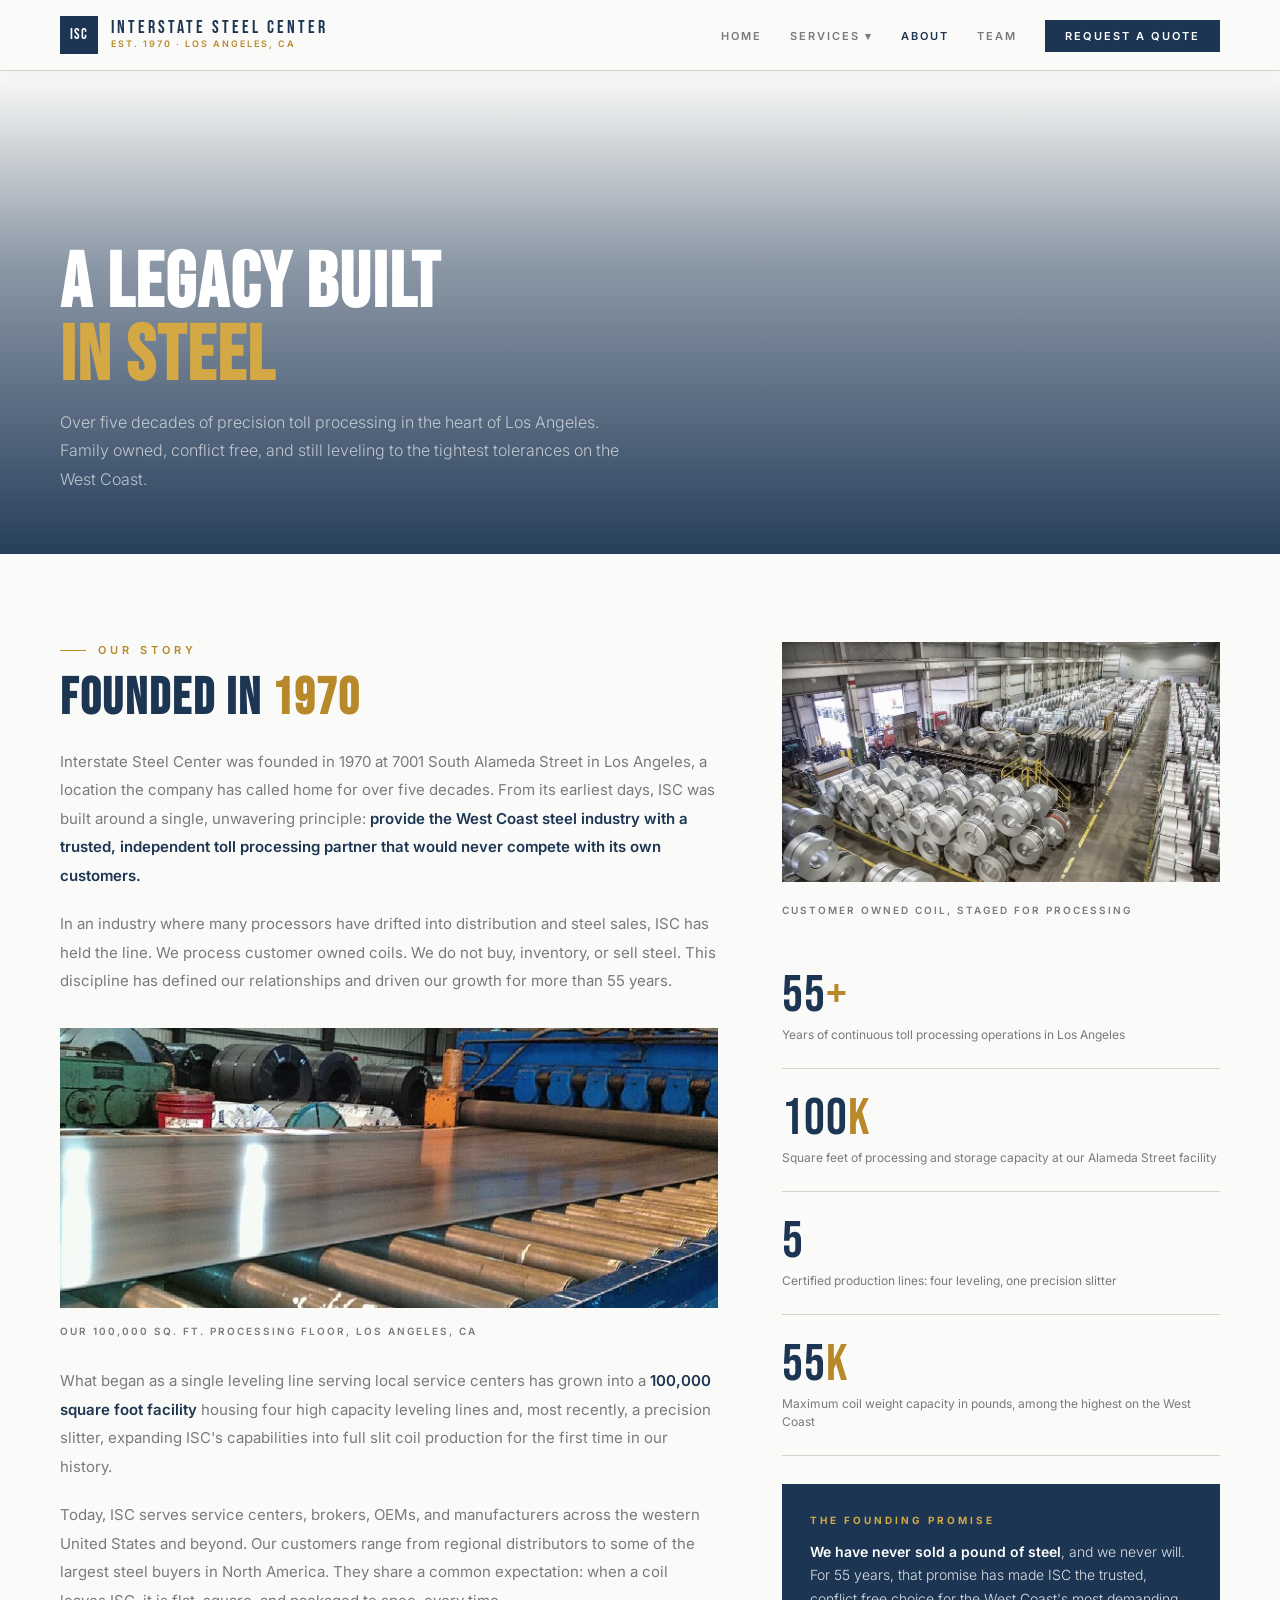
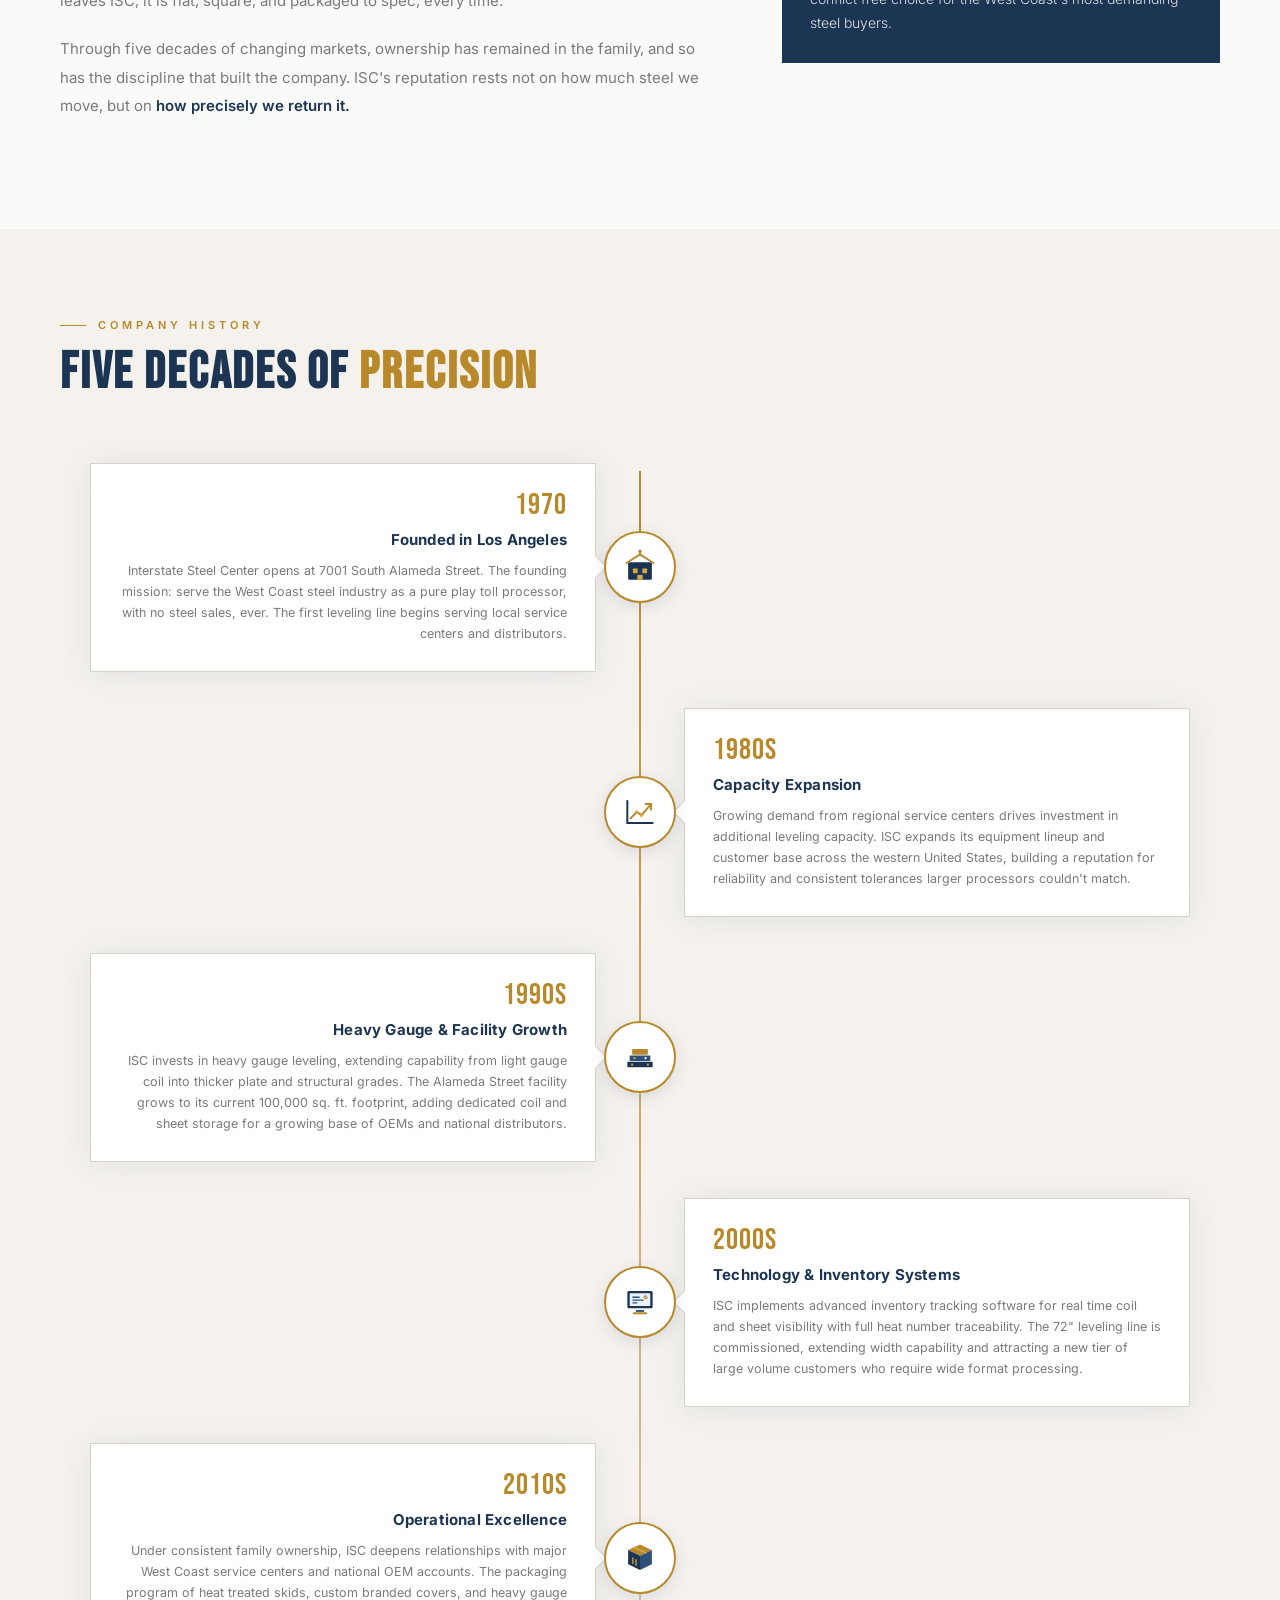
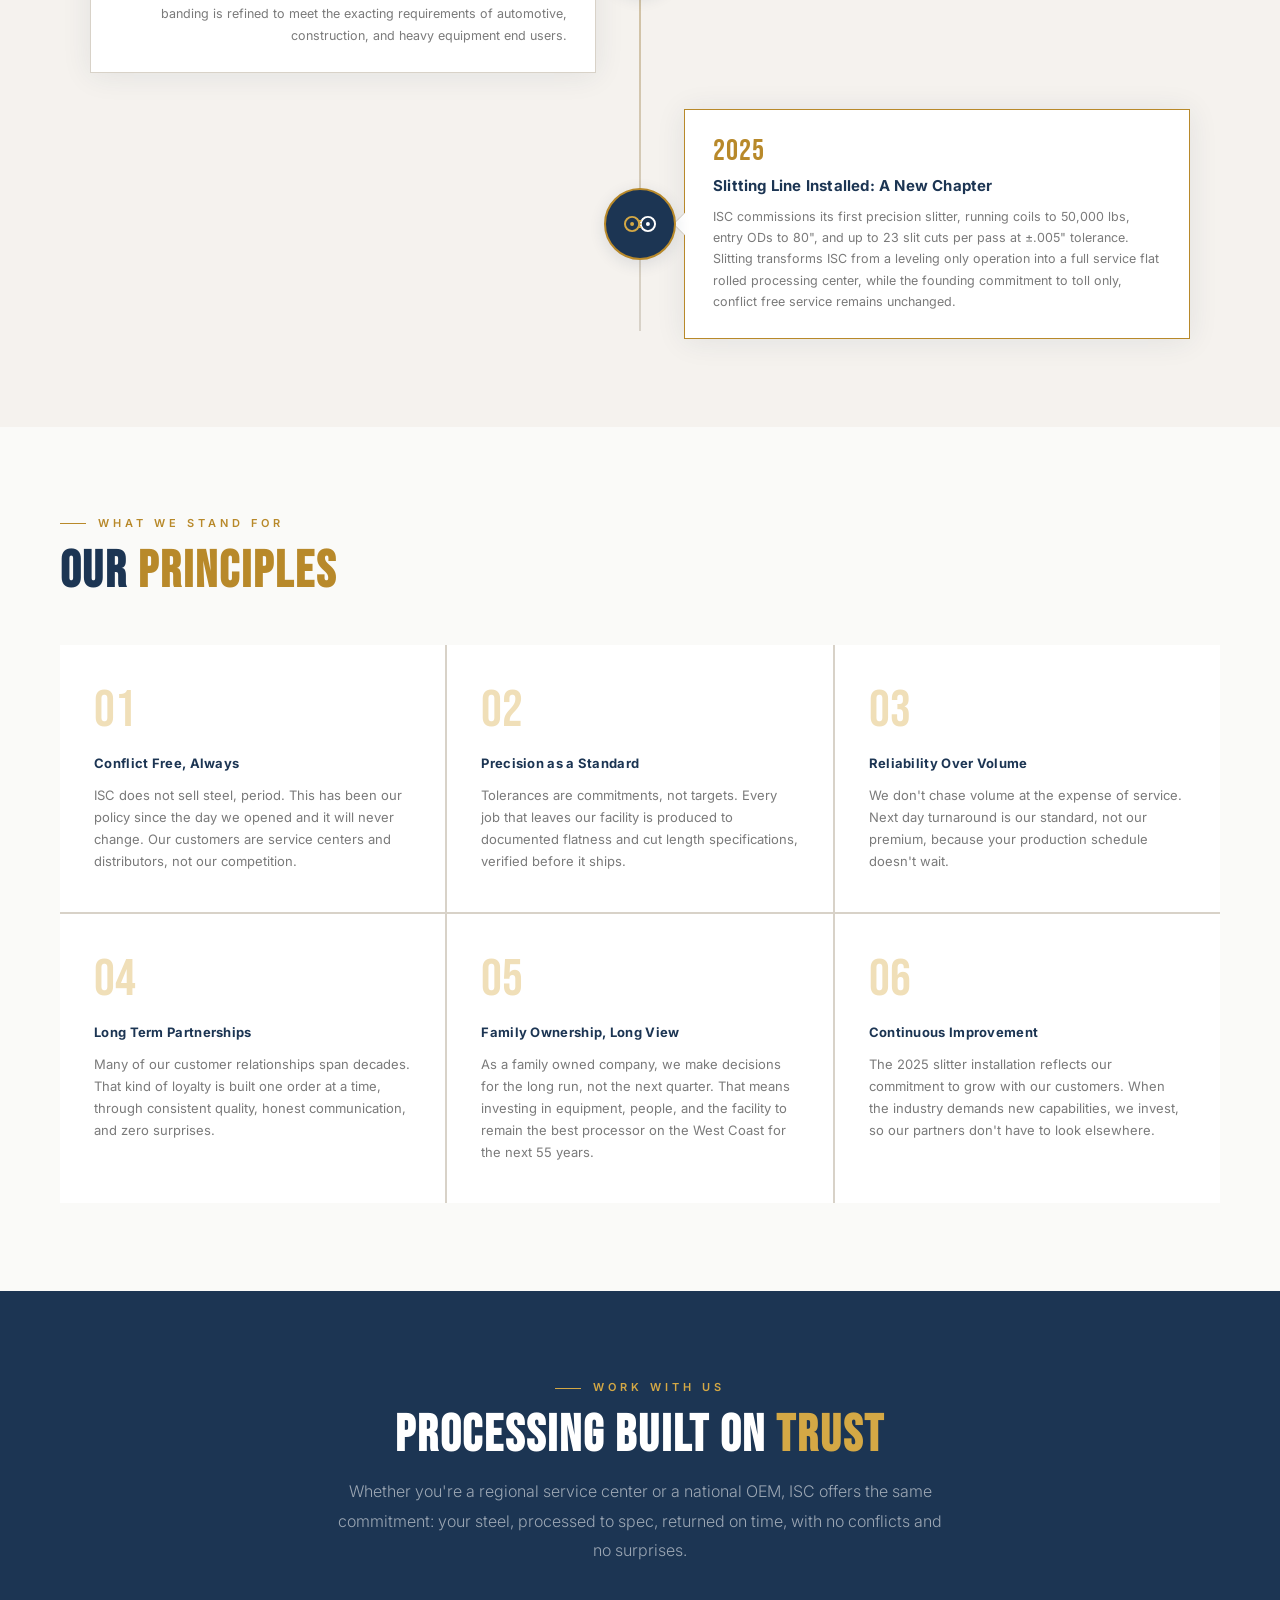
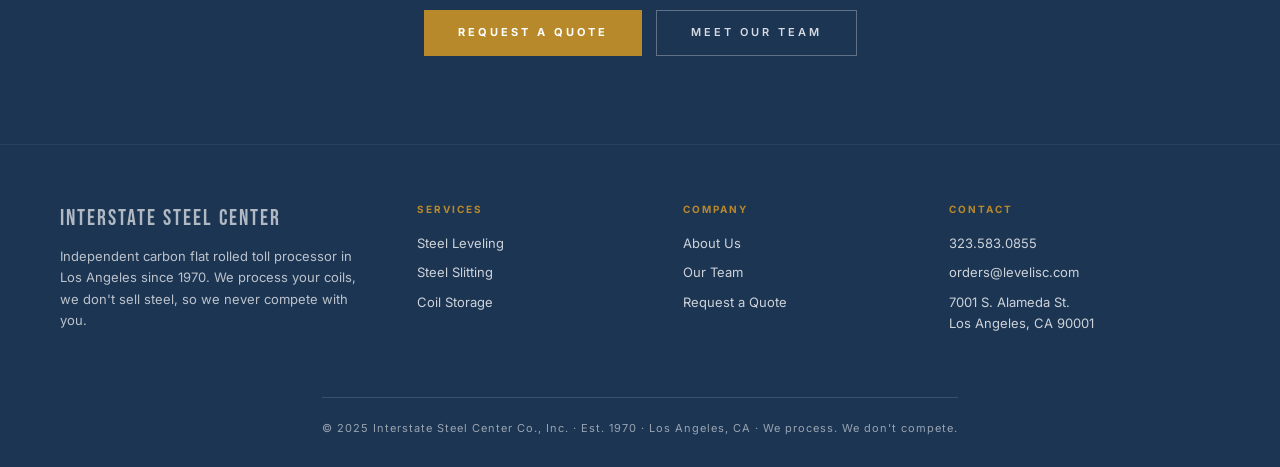
==== about/index.html @ 3a927fa3 "Add files via upload" ====
<!DOCTYPE html>
<html lang="en">
<head>
<meta charset="UTF-8">
<meta name="viewport" content="width=device-width, initial-scale=1.0">
<title>About Interstate Steel Center | LA Toll Processor Since 1970</title>
<meta name="description" content="Interstate Steel Center is an independent, family owned carbon flat rolled toll processor in Los Angeles since 1970. We level and slit customer owned coil, we never sell steel.">
<link rel="canonical" href="https://www.interstatesteelcenter.com/about/">
<meta name="robots" content="index, follow, max-image-preview:large">
<meta property="og:type" content="website">
<meta property="og:site_name" content="Interstate Steel Center">
<meta property="og:title" content="About Interstate Steel Center | LA Toll Processor Since 1970">
<meta property="og:description" content="Interstate Steel Center is an independent, family owned carbon flat rolled toll processor in Los Angeles since 1970. We level and slit customer owned coil, we never sell steel.">
<meta property="og:url" content="https://www.interstatesteelcenter.com/about/">
<meta property="og:image" content="https://www.interstatesteelcenter.com/assets/img/hero.jpg">
<link rel="preconnect" href="https://fonts.googleapis.com">
<link href="https://fonts.googleapis.com/css2?family=Bebas+Neue&family=Inter:ital,wght@0,300;0,400;0,500;0,600;0,700;1,300&display=swap" rel="stylesheet">
<link rel="stylesheet" href="../assets/style.css">

</head>
<body>
<nav id="main-nav">
 <a class="nav-logo" href="../index.html">
 <div class="nav-logo-mark">ISC</div>
 <div>
 <div class="nav-logo-text">Interstate Steel Center</div>
 <div class="nav-logo-sub">Est. 1970 &middot; Los Angeles, CA</div>
 </div>
 </a>
 <button class="nav-toggle" aria-label="Menu" aria-expanded="false"><span></span><span></span><span></span></button>
 <ul class="nav-links">
 <li><a href="../index.html">Home</a></li>
 <li class="has-dropdown">
 <a href="#" class="dropdown-trigger">Services &#9662;</a>
 <ul class="dropdown-menu">
 <li><a href="../steel-coil-leveling-los-angeles/">Steel Leveling</a></li>
 <li><a href="../steel-coil-slitting-los-angeles/">Steel Slitting</a></li>
 <li><a href="../steel-coil-storage-los-angeles/">Coil Storage</a></li>
 </ul>
 </li>
 <li><a href="../about/" class="active-link">About</a></li>
 <li><a href="../team/">Team</a></li>
 <li><a href="../request-a-quote/" class="nav-cta">Request a Quote</a></li>
 </ul>
</nav>


 <div style="height:74px;"></div><!-- nav spacer -->

 <!-- HERO -->
 <div class="about-hero">
 <div class="about-hero-img"></div>
 <div class="about-hero-overlay"></div>
 <div class="about-hero-content">
 <h1>A LEGACY BUILT<br><span>IN STEEL</span></h1>
 <p>Over five decades of precision toll processing in the heart of Los Angeles. Family owned, conflict free, and still leveling to the tightest tolerances on the West Coast.</p>
 </div>
 </div>

 <!-- INTRO -->
 <div class="about-intro">
 <div class="about-intro-text reveal">
 <div class="section-eyebrow">Our Story</div>
 <h2>FOUNDED IN <span>1970</span></h2>
 <p>Interstate Steel Center was founded in 1970 at 7001 South Alameda Street in Los Angeles, a location the company has called home for over five decades. From its earliest days, ISC was built around a single, unwavering principle: <strong>provide the West Coast steel industry with a trusted, independent toll processing partner that would never compete with its own customers.</strong></p>
 <p>In an industry where many processors have drifted into distribution and steel sales, ISC has held the line. We process customer owned coils. We do not buy, inventory, or sell steel. This discipline has defined our relationships and driven our growth for more than 55 years.</p>
 <img class="about-intro-img" src="../assets/img/leveling.jpg" alt="Steel processing operations at Interstate Steel Center">
 <div class="about-intro-imgcap">Our 100,000 sq. ft. processing floor, Los Angeles, CA</div>
 <p>What began as a single leveling line serving local service centers has grown into a <strong>100,000 square foot facility</strong> housing four high capacity leveling lines and, most recently, a precision slitter, expanding ISC's capabilities into full slit coil production for the first time in our history.</p>
 <p>Today, ISC serves service centers, brokers, OEMs, and manufacturers across the western United States and beyond. Our customers range from regional distributors to some of the largest steel buyers in North America. They share a common expectation: when a coil leaves ISC, it is flat, square, and packaged to spec, every time.</p>
 <p>Through five decades of changing markets, ownership has remained in the family, and so has the discipline that built the company. ISC's reputation rests not on how much steel we move, but on <strong>how precisely we return it.</strong></p>
 </div>
 <div class="reveal">
 <img class="about-aside-img" src="../assets/img/storage.jpg" alt="Steel coils staged for processing">
 <div class="about-aside-imgcap">Customer owned coil, staged for processing</div>
 <div class="about-aside-stat"><div class="about-aside-num">55<span>+</span></div><div class="about-aside-label">Years of continuous toll processing operations in Los Angeles</div></div>
 <div class="about-aside-stat"><div class="about-aside-num">100<span>K</span></div><div class="about-aside-label">Square feet of processing and storage capacity at our Alameda Street facility</div></div>
 <div class="about-aside-stat"><div class="about-aside-num">5</div><div class="about-aside-label">Certified production lines: four leveling, one precision slitter</div></div>
 <div class="about-aside-stat"><div class="about-aside-num">55<span>K</span></div><div class="about-aside-label">Maximum coil weight capacity in pounds, among the highest on the West Coast</div></div>
 <div class="about-aside-callout">
 <div class="about-aside-callout-label">The Founding Promise</div>
 <p><strong>We have never sold a pound of steel</strong>, and we never will. For 55 years, that promise has made ISC the trusted, conflict free choice for the West Coast's most demanding steel buyers.</p>
 </div>
 </div>
 </div>

 <!-- TIMELINE -->
 <div class="timeline-section">
 <div class="reveal"><div class="section-eyebrow">Company History</div></div>
 <h2 class="reveal">FIVE DECADES OF <span>PRECISION</span></h2>
 <div class="timeline">

 <div class="timeline-item left reveal">
 <div class="timeline-card">
 <div class="timeline-card-year">1970</div>
 <div class="timeline-title">Founded in Los Angeles</div>
 <div class="timeline-desc">Interstate Steel Center opens at 7001 South Alameda Street. The founding mission: serve the West Coast steel industry as a pure play toll processor, with no steel sales, ever. The first leveling line begins serving local service centers and distributors.</div>
 </div>
 <div class="timeline-node">
 <div class="timeline-icon">
 <svg viewBox="0 0 48 48" fill="none" xmlns="http://www.w3.org/2000/svg">
 <rect x="9" y="18" width="30" height="22" rx="1.5" fill="#1C3553"/>
 <path d="M7 19 L24 8 L41 19" stroke="#B8892A" stroke-width="2.5" stroke-linecap="round" stroke-linejoin="round" fill="none"/>
 <rect x="15" y="26" width="6" height="6" rx="0.8" fill="#D4A845"/>
 <rect x="27" y="26" width="6" height="6" rx="0.8" fill="#D4A845"/>
 <rect x="20.5" y="34" width="7" height="6" fill="#D4A845"/>
 <path d="M24 8 L24 4" stroke="#B8892A" stroke-width="2.5" stroke-linecap="round"/>
 <circle cx="24" cy="4" r="2" fill="#B8892A"/>
 </svg>
 </div>
 </div>
 <div></div>
 </div>

 <div class="timeline-item right reveal">
 <div></div>
 <div class="timeline-node">
 <div class="timeline-icon">
 <svg viewBox="0 0 48 48" fill="none" xmlns="http://www.w3.org/2000/svg">
 <path d="M8 38 L8 10" stroke="#1C3553" stroke-width="2.5" stroke-linecap="round"/>
 <path d="M8 38 L40 38" stroke="#1C3553" stroke-width="2.5" stroke-linecap="round"/>
 <path d="M12 32 L20 24 L26 28 L38 14" stroke="#B8892A" stroke-width="2.5" stroke-linecap="round" stroke-linejoin="round" fill="none"/>
 <path d="M31 14 L38 14 L38 21" stroke="#B8892A" stroke-width="2.5" stroke-linecap="round" stroke-linejoin="round" fill="none"/>
 <circle cx="20" cy="24" r="2.2" fill="#D4A845"/>
 <circle cx="26" cy="28" r="2.2" fill="#D4A845"/>
 </svg>
 </div>
 </div>
 <div class="timeline-card">
 <div class="timeline-card-year">1980s</div>
 <div class="timeline-title">Capacity Expansion</div>
 <div class="timeline-desc">Growing demand from regional service centers drives investment in additional leveling capacity. ISC expands its equipment lineup and customer base across the western United States, building a reputation for reliability and consistent tolerances larger processors couldn't match.</div>
 </div>
 </div>

 <div class="timeline-item left reveal">
 <div class="timeline-card">
 <div class="timeline-card-year">1990s</div>
 <div class="timeline-title">Heavy Gauge &amp; Facility Growth</div>
 <div class="timeline-desc">ISC invests in heavy gauge leveling, extending capability from light gauge coil into thicker plate and structural grades. The Alameda Street facility grows to its current 100,000 sq. ft. footprint, adding dedicated coil and sheet storage for a growing base of OEMs and national distributors.</div>
 </div>
 <div class="timeline-node">
 <div class="timeline-icon">
 <svg viewBox="0 0 48 48" fill="none" xmlns="http://www.w3.org/2000/svg">
 <rect x="8" y="30" width="32" height="7" rx="1" fill="#1C3553"/>
 <rect x="11" y="22" width="26" height="7" rx="1" fill="#2E5078"/>
 <rect x="14" y="14" width="20" height="7" rx="1" fill="#B8892A"/>
 <circle cx="14" cy="33.5" r="1.4" fill="#D4A845"/>
 <circle cx="34" cy="33.5" r="1.4" fill="#D4A845"/>
 <circle cx="17" cy="25.5" r="1.4" fill="#D4A845"/>
 <circle cx="31" cy="25.5" r="1.4" fill="#fff"/>
 </svg>
 </div>
 </div>
 <div></div>
 </div>

 <div class="timeline-item right reveal">
 <div></div>
 <div class="timeline-node">
 <div class="timeline-icon">
 <svg viewBox="0 0 48 48" fill="none" xmlns="http://www.w3.org/2000/svg">
 <rect x="8" y="10" width="32" height="22" rx="2" fill="#1C3553"/>
 <rect x="11" y="13" width="26" height="16" rx="1" fill="#EAF0F7"/>
 <path d="M15 18 L23 18 M15 21.5 L28 21.5 M15 25 L20 25" stroke="#2E5078" stroke-width="1.6" stroke-linecap="round"/>
 <circle cx="31" cy="18" r="2.5" fill="#B8892A"/>
 <path d="M30 18 L30.8 18.8 L32.2 17.2" stroke="#fff" stroke-width="1" stroke-linecap="round" stroke-linejoin="round" fill="none"/>
 <rect x="19" y="34" width="10" height="2.5" fill="#2E5078"/>
 <rect x="15" y="37" width="18" height="2.5" rx="1" fill="#B8892A"/>
 </svg>
 </div>
 </div>
 <div class="timeline-card">
 <div class="timeline-card-year">2000s</div>
 <div class="timeline-title">Technology &amp; Inventory Systems</div>
 <div class="timeline-desc">ISC implements advanced inventory tracking software for real time coil and sheet visibility with full heat number traceability. The 72" leveling line is commissioned, extending width capability and attracting a new tier of large volume customers who require wide format processing.</div>
 </div>
 </div>

 <div class="timeline-item left reveal">
 <div class="timeline-card">
 <div class="timeline-card-year">2010s</div>
 <div class="timeline-title">Operational Excellence</div>
 <div class="timeline-desc">Under consistent family ownership, ISC deepens relationships with major West Coast service centers and national OEM accounts. The packaging program of heat treated skids, custom branded covers, and heavy gauge banding is refined to meet the exacting requirements of automotive, construction, and heavy equipment end users.</div>
 </div>
 <div class="timeline-node">
 <div class="timeline-icon">
 <svg viewBox="0 0 48 48" fill="none" xmlns="http://www.w3.org/2000/svg">
 <path d="M24 7 L39 14 L24 21 L9 14 Z" fill="#B8892A"/>
 <path d="M9 14 L9 32 L24 39 L24 21 Z" fill="#1C3553"/>
 <path d="M39 14 L39 32 L24 39 L24 21 Z" fill="#2E5078"/>
 <path d="M16.5 10.5 L31.5 17.5" stroke="#D4A845" stroke-width="2" stroke-linecap="round"/>
 <path d="M15 24 L15 31 M19 26 L19 33" stroke="#D4A845" stroke-width="1.6" stroke-linecap="round"/>
 </svg>
 </div>
 </div>
 <div></div>
 </div>

 <div class="timeline-item right reveal">
 <div></div>
 <div class="timeline-node">
 <div class="timeline-icon" style="border-color: var(--gold); background: var(--steel);">
 <svg viewBox="0 0 48 48" fill="none" xmlns="http://www.w3.org/2000/svg">
 <circle cx="14" cy="24" r="9" fill="none" stroke="#D4A845" stroke-width="2.5"/>
 <circle cx="14" cy="24" r="2.5" fill="#D4A845"/>
 <circle cx="34" cy="24" r="9" fill="none" stroke="#fff" stroke-width="2.5"/>
 <circle cx="34" cy="24" r="2.5" fill="#fff"/>
 <path d="M23 20 L25 20 M23 24 L25 24 M23 28 L25 28" stroke="#D4A845" stroke-width="2" stroke-linecap="round"/>
 </svg>
 </div>
 </div>
 <div class="timeline-card" style="border-color: var(--gold); border-width: 1.5px;">
 <div class="timeline-card-year">2025</div>
 <div class="timeline-title">Slitting Line Installed: A New Chapter</div>
 <div class="timeline-desc">ISC commissions its first precision slitter, running coils to 50,000 lbs, entry ODs to 80", and up to 23 slit cuts per pass at ±.005" tolerance. Slitting transforms ISC from a leveling only operation into a full service flat rolled processing center, while the founding commitment to toll only, conflict free service remains unchanged.</div>
 </div>
 </div>

 </div>
 </div>

 <!-- VALUES -->
 <div class="about-values">
 <div class="reveal"><div class="section-eyebrow">What We Stand For</div></div>
 <h2 class="reveal">OUR <span>PRINCIPLES</span></h2>
 <div class="values-grid">
 <div class="value-card reveal">
 <div class="value-num">01</div>
 <div class="value-title">Conflict Free, Always</div>
 <div class="value-desc">ISC does not sell steel, period. This has been our policy since the day we opened and it will never change. Our customers are service centers and distributors, not our competition.</div>
 </div>
 <div class="value-card reveal">
 <div class="value-num">02</div>
 <div class="value-title">Precision as a Standard</div>
 <div class="value-desc">Tolerances are commitments, not targets. Every job that leaves our facility is produced to documented flatness and cut length specifications, verified before it ships.</div>
 </div>
 <div class="value-card reveal">
 <div class="value-num">03</div>
 <div class="value-title">Reliability Over Volume</div>
 <div class="value-desc">We don't chase volume at the expense of service. Next day turnaround is our standard, not our premium, because your production schedule doesn't wait.</div>
 </div>
 <div class="value-card reveal">
 <div class="value-num">04</div>
 <div class="value-title">Long Term Partnerships</div>
 <div class="value-desc">Many of our customer relationships span decades. That kind of loyalty is built one order at a time, through consistent quality, honest communication, and zero surprises.</div>
 </div>
 <div class="value-card reveal">
 <div class="value-num">05</div>
 <div class="value-title">Family Ownership, Long View</div>
 <div class="value-desc">As a family owned company, we make decisions for the long run, not the next quarter. That means investing in equipment, people, and the facility to remain the best processor on the West Coast for the next 55 years.</div>
 </div>
 <div class="value-card reveal">
 <div class="value-num">06</div>
 <div class="value-title">Continuous Improvement</div>
 <div class="value-desc">The 2025 slitter installation reflects our commitment to grow with our customers. When the industry demands new capabilities, we invest, so our partners don't have to look elsewhere.</div>
 </div>
 </div>
 </div>

 <!-- CTA -->
 <section class="cta-section">
 <div class="section-eyebrow reveal" style="display:flex; justify-content:center;">Work With Us</div>
 <h2 class="reveal">PROCESSING BUILT ON <span>TRUST</span></h2>
 <p class="section-lead reveal">Whether you're a regional service center or a national OEM, ISC offers the same commitment: your steel, processed to spec, returned on time, with no conflicts and no surprises.</p>
 <div style="display:flex; justify-content:center; gap:14px; flex-wrap:wrap;" class="reveal">
 <a href="../request-a-quote/" class="btn-gold">Request a Quote</a>
 <a href="../team/" class="btn-outline-lt">Meet Our Team</a>
 </div>
 </section>

 
<footer class="site-footer">
 <div class="footer-cols">
 <div class="footer-brand">
 <div class="footer-logo">Interstate Steel Center</div>
 <p>Independent carbon flat rolled toll processor in Los Angeles since 1970. We process your coils, we don't sell steel, so we never compete with you.</p>
 </div>
 <div>
 <h5>Services</h5>
 <a href="../steel-coil-leveling-los-angeles/">Steel Leveling</a>
 <a href="../steel-coil-slitting-los-angeles/">Steel Slitting</a>
 <a href="../steel-coil-storage-los-angeles/">Coil Storage</a>
 </div>
 <div>
 <h5>Company</h5>
 <a href="../about/">About Us</a>
 <a href="../team/">Our Team</a>
 <a href="../request-a-quote/">Request a Quote</a>
 </div>
 <div>
 <h5>Contact</h5>
 <a href="tel:3235830855">323.583.0855</a>
 <a href="mailto:orders@levelisc.com">orders@levelisc.com</a>
 <a href="https://maps.google.com/?q=7001+S+Alameda+St+Los+Angeles+CA+90001" target="_blank" rel="noopener">7001 S. Alameda St.<br>Los Angeles, CA 90001</a>
 </div>
 </div>
 <div class="footer-bottom">&copy; 2025 Interstate Steel Center Co., Inc. &middot; Est. 1970 &middot; Los Angeles, CA &middot; We process. We don't compete.</div>
</footer>
<script src="../assets/app.js"></script>
</body>
</html>
---- assets/style.css ----
*, *::before, *::after { box-sizing: border-box; margin: 0; padding: 0; }
:root {
  --cream:    #F5F2EE;
  --warm-lt:  #FAFAF8;
  --rule:     #D8D2C8;
  --steel:    #1C3553;
  --steel-md: #2E5078;
  --steel-lt: #4A7FA5;
  --gold:     #B8892A;
  --gold-lt:  #D4A845;
  --gold-pale:#F0DFB8;
  --body:     #3A3A3A;
  --mid:      #7A7A7A;
  --white:    #FFFFFF;
  --shadow:   0 2px 28px rgba(28,53,83,0.09);
}
html { scroll-behavior: auto; }
body { font-family: 'Inter', sans-serif; background: var(--warm-lt); color: var(--body); line-height: 1.6; overflow-x: hidden; }

/* ─── PAGE SYSTEM ─── */
.page { display: none; }
.page.active { display: block; }

/* ─── NAV ─── */
nav {
  position: fixed; top: 0; left: 0; right: 0; z-index: 200;
  display: flex; align-items: center; justify-content: space-between;
  padding: 16px 60px;
  background: rgba(250,250,248,0.97);
  backdrop-filter: blur(14px);
  border-bottom: 1px solid var(--rule);
  box-shadow: 0 1px 14px rgba(28,53,83,0.07);
}
.nav-logo { display: flex; align-items: center; gap: 13px; text-decoration: none; cursor: pointer; }
.nav-logo-mark { width: 38px; height: 38px; background: var(--steel); display: flex; align-items: center; justify-content: center; font-family: 'Bebas Neue', sans-serif; font-size: 15px; color: #fff; letter-spacing: 1px; flex-shrink: 0; }
.nav-logo-text { font-family: 'Bebas Neue', sans-serif; font-size: 18px; letter-spacing: 3px; color: var(--steel); line-height: 1; }
.nav-logo-sub { font-size: 9px; letter-spacing: 2px; color: var(--gold); font-weight: 600; text-transform: uppercase; }
.nav-links { display: flex; gap: 28px; list-style: none; align-items: center; }
.nav-links a { font-size: 11px; letter-spacing: 2px; text-transform: uppercase; color: var(--mid); text-decoration: none; font-weight: 600; transition: color 0.2s; cursor: pointer; }
.nav-links a:hover, .nav-links a.active-link { color: var(--steel); }
.nav-cta { background: var(--steel) !important; color: #fff !important; padding: 9px 20px; transition: background 0.2s !important; }
.nav-cta:hover { background: var(--steel-md) !important; }

/* ─── HERO ─── */
.hero {
  min-height: 100vh; display: flex; flex-direction: column; justify-content: flex-end;
  padding: 120px 60px 80px; background: var(--steel); position: relative; overflow: hidden;
}
.hero-bg-img {
  position: absolute; inset: 0; z-index: 0;
  background-image: url('img/hero.jpg');
  background-size: cover; background-position: center;
  filter: brightness(0.32) saturate(0.65);
}
.hero-overlay { position: absolute; inset: 0; z-index: 1; background: linear-gradient(135deg, rgba(28,53,83,0.85) 0%, rgba(28,53,83,0.58) 60%, rgba(28,53,83,0.3) 100%); }
.hero-grid { position: absolute; inset: 0; z-index: 1; background-image: linear-gradient(rgba(255,255,255,0.03) 1px, transparent 1px), linear-gradient(90deg, rgba(255,255,255,0.03) 1px, transparent 1px); background-size: 56px 56px; }
.hero-coil { position: absolute; right: -30px; top: 50%; transform: translateY(-50%); width: 580px; height: 580px; opacity: 0.07; z-index: 2; animation: coil-spin 80s linear infinite; }
@keyframes coil-spin { from { transform: translateY(-50%) rotate(0deg); } to { transform: translateY(-50%) rotate(360deg); } }
.hero-content { position: relative; z-index: 3; max-width: 800px; }
.hero-eyebrow { font-size: 11px; letter-spacing: 4px; text-transform: uppercase; color: var(--gold-lt); font-weight: 600; margin-bottom: 22px; display: flex; align-items: center; gap: 12px; }
.hero-eyebrow::before { content: ''; display: block; width: 36px; height: 1px; background: var(--gold-lt); }
h1 { font-family: 'Bebas Neue', sans-serif; font-size: clamp(58px, 7vw, 104px); line-height: 0.95; letter-spacing: 2px; color: #fff; margin-bottom: 28px; }
h1 span { color: var(--gold-lt); }
.hero-sub { font-size: 17px; color: rgba(255,255,255,0.62); font-weight: 300; max-width: 560px; line-height: 1.85; margin-bottom: 44px; }
.hero-sub strong { color: rgba(255,255,255,0.88); font-weight: 500; }
.hero-actions { display: flex; gap: 14px; flex-wrap: wrap; }
.btn-gold { background: var(--gold); color: #fff; padding: 14px 34px; font-size: 11px; letter-spacing: 3px; text-transform: uppercase; font-weight: 700; text-decoration: none; cursor: pointer; border: none; transition: background 0.2s, transform 0.15s; display: inline-block; }
.btn-gold:hover { background: var(--gold-lt); transform: translateY(-1px); }
.btn-outline-lt { border: 1px solid rgba(255,255,255,0.3); color: rgba(255,255,255,0.82); padding: 13px 34px; font-size: 11px; letter-spacing: 3px; text-transform: uppercase; font-weight: 600; text-decoration: none; cursor: pointer; background: none; transition: border-color 0.2s; display: inline-block; }
.btn-outline-lt:hover { border-color: rgba(255,255,255,0.7); color: #fff; }
.hero-meta { margin-top: 52px; padding-top: 36px; border-top: 1px solid rgba(255,255,255,0.11); display: flex; gap: 44px; flex-wrap: wrap; }
.hero-meta-item { display: flex; flex-direction: column; }
.hero-meta-label { font-size: 10px; letter-spacing: 3px; text-transform: uppercase; color: rgba(255,255,255,0.38); margin-bottom: 5px; }
.hero-meta-val { font-size: 14px; font-weight: 500; color: rgba(255,255,255,0.82); }
.hero-meta-val a { color: inherit; text-decoration: none; }
.hero-meta-val a:hover { color: var(--gold-lt); }

/* ─── STATS BAR ─── */
.stats-bar { background: var(--gold); display: grid; grid-template-columns: repeat(6, 1fr); }
.stat-item { padding: 24px 12px; text-align: center; border-right: 1px solid rgba(255,255,255,0.22); }
.stat-item:last-child { border-right: none; }
.stat-num { font-family: 'Bebas Neue', sans-serif; font-size: 38px; color: #fff; line-height: 1; }
.stat-label { font-size: 9px; font-weight: 700; letter-spacing: 2px; text-transform: uppercase; color: rgba(255,255,255,0.72); margin-top: 4px; }

/* ─── PHOTO STRIP ─── */
.photo-strip { display: grid; grid-template-columns: repeat(3, 1fr); height: 380px; overflow: hidden; }
.photo-strip-item { position: relative; overflow: hidden; display: block; }
.photo-strip-item img { width: 100%; height: 100%; object-fit: cover; filter: brightness(0.62) saturate(0.8); }
.photo-strip-item:hover img { transform: none; filter: brightness(0.62) saturate(0.8); }
.photo-strip-caption { position: absolute; bottom: 0; left: 0; right: 0; padding: 24px 26px; background: linear-gradient(transparent, rgba(28,53,83,0.92)); }
.photo-strip-tag { font-size: 9px; letter-spacing: 3px; text-transform: uppercase; font-weight: 700; color: var(--gold-lt); margin-bottom: 8px; display: block; }
.photo-strip-caption span.ttl { font-family: 'Bebas Neue', sans-serif; font-size: 26px; letter-spacing: 2px; color: #fff; display: block; line-height: 1; margin-bottom: 6px; }
.photo-strip-caption span.sub { font-size: 12px; color: rgba(255,255,255,0.7); font-weight: 300; display: block; line-height: 1.4; }
.photo-strip-arrow { position: absolute; top: 22px; right: 22px; width: 34px; height: 34px; border: 1px solid rgba(255,255,255,0.35); display: flex; align-items: center; justify-content: center; color: #fff; font-size: 15px; transition: background 0.25s, border-color 0.25s; }
.photo-strip-item:hover .photo-strip-arrow { background: var(--gold); border-color: var(--gold); }

/* ─── SECTIONS ─── */
section { padding: 88px 60px; }
section.alt { background: var(--cream); }
section.dark { background: var(--steel); }
.section-eyebrow { font-size: 11px; letter-spacing: 4px; text-transform: uppercase; color: var(--gold); font-weight: 600; margin-bottom: 13px; display: flex; align-items: center; gap: 12px; }
.section-eyebrow::before { content: ''; display: block; width: 26px; height: 1px; background: var(--gold); }
.section-eyebrow.lt { color: var(--gold-lt); }
.section-eyebrow.lt::before { background: var(--gold-lt); }
h2 { font-family: 'Bebas Neue', sans-serif; font-size: clamp(36px, 4vw, 58px); line-height: 1; letter-spacing: 2px; color: var(--steel); margin-bottom: 18px; }
h2 span { color: var(--gold); }
h2.lt { color: #fff; }
h2.lt span { color: var(--gold-lt); }
.section-lead { font-size: 16px; color: var(--mid); font-weight: 300; max-width: 620px; line-height: 1.85; }
.section-lead.lt { color: rgba(255,255,255,0.58); }

/* ─── DIFFERENCE ─── */
.difference-inner { display: grid; grid-template-columns: 1fr 1fr; gap: 72px; align-items: start; }
.diff-statement { margin-top: 32px; padding: 30px; background: var(--steel); position: relative; }
.diff-statement::before { content: '"'; position: absolute; top: -14px; left: 18px; font-family: 'Bebas Neue'; font-size: 68px; color: var(--gold-lt); line-height: 1; opacity: 0.55; }
.diff-statement p { font-size: 17px; font-weight: 300; line-height: 1.8; color: rgba(255,255,255,0.88); }
.diff-statement strong { color: var(--gold-lt); font-weight: 600; }
.diff-list { list-style: none; margin-top: 14px; }
.diff-list li { padding: 18px 0; border-bottom: 1px solid var(--rule); display: flex; gap: 16px; align-items: flex-start; }
.diff-list li:last-child { border-bottom: none; }
.diff-icon { width: 28px; height: 28px; flex-shrink: 0; margin-top: 2px; background: var(--gold-pale); border: 1px solid var(--gold); display: flex; align-items: center; justify-content: center; color: var(--gold); font-size: 11px; }
.diff-title { font-size: 13px; font-weight: 700; color: var(--steel); margin-bottom: 3px; }
.diff-desc { font-size: 12px; color: var(--mid); line-height: 1.6; }

/* ─── MACHINES ─── */
.machines-intro { display: grid; grid-template-columns: 1fr 1fr; gap: 56px; align-items: end; margin-bottom: 50px; }
.machines-grid { display: grid; grid-template-columns: repeat(2, 1fr); gap: 2px; background: var(--rule); }
.slitter-wide { grid-column: span 2; }
.slitter-wide .machine-specs { grid-template-columns: repeat(4, 1fr); }
.slitter-wide .spec-row.full { grid-column: span 1; }
.machine-card { background: #fff; padding: 40px 36px; position: relative; transition: box-shadow 0.2s; }
.machine-card:hover { box-shadow: var(--shadow); z-index: 1; }
.machine-badge { display: inline-flex; align-items: center; background: var(--steel); color: #fff; font-size: 9px; letter-spacing: 3px; font-weight: 700; text-transform: uppercase; padding: 5px 13px; margin-bottom: 20px; }
.machine-badge.gold { background: var(--gold); }
.machine-name { font-family: 'Bebas Neue', sans-serif; font-size: 32px; letter-spacing: 2px; color: var(--steel); margin-bottom: 4px; line-height: 1; }
.machine-type { font-size: 11px; color: var(--mid); letter-spacing: 2px; text-transform: uppercase; font-weight: 600; margin-bottom: 24px; }
.machine-specs { display: grid; grid-template-columns: 1fr 1fr; }
.spec-row { padding: 10px 0; border-bottom: 1px solid var(--rule); }
.spec-row.full { grid-column: span 2; }
.spec-key { font-size: 9px; letter-spacing: 2px; text-transform: uppercase; color: var(--mid); font-weight: 600; margin-bottom: 3px; }
.spec-val { font-size: 15px; font-weight: 700; color: var(--steel); font-family: 'Bebas Neue', sans-serif; letter-spacing: 1px; }
.spec-sub { font-size: 10px; color: var(--mid); margin-top: 1px; }
.machine-tol { margin-top: 20px; padding: 15px 18px; background: var(--cream); border-left: 3px solid var(--gold); }
.machine-tol-label { font-size: 9px; letter-spacing: 2px; text-transform: uppercase; color: var(--gold); font-weight: 700; margin-bottom: 6px; }
.machine-tol-vals { font-size: 12px; color: var(--steel); line-height: 1.8; }
.machine-tol-vals span { font-weight: 600; }
.new-ribbon { position: absolute; top: 14px; right: 14px; background: var(--gold); color: #fff; font-size: 8px; letter-spacing: 2px; font-weight: 800; text-transform: uppercase; padding: 4px 10px; }

/* ─── PRODUCTS ─── */
.products-grid { display: grid; grid-template-columns: repeat(4, 1fr); gap: 1px; background: var(--rule); margin-top: 48px; }
.product-card { background: #fff; padding: 26px 22px; transition: background 0.2s; }
.product-card:hover { background: var(--cream); }
.product-dot { width: 5px; height: 5px; background: var(--gold); border-radius: 50%; margin-bottom: 11px; }
.product-name { font-size: 13px; font-weight: 700; color: var(--steel); margin-bottom: 4px; }
.product-detail { font-size: 11px; color: var(--mid); line-height: 1.5; }

/* ─── PACKAGING ─── */
.pkg-grid { display: grid; grid-template-columns: repeat(2, 1fr); gap: 2px; background: var(--rule); margin-top: 48px; }
.pkg-card { background: #fff; padding: 36px; }
.pkg-label { font-size: 9px; letter-spacing: 3px; text-transform: uppercase; color: var(--gold); font-weight: 700; margin-bottom: 12px; }
.pkg-title { font-family: 'Bebas Neue', sans-serif; font-size: 24px; letter-spacing: 2px; color: var(--steel); margin-bottom: 16px; }
.pkg-list { list-style: none; }
.pkg-list li { font-size: 13px; color: var(--mid); padding: 7px 0; border-bottom: 1px solid var(--rule); display: flex; gap: 9px; }
.pkg-list li::before { content: '—'; color: var(--gold); flex-shrink: 0; }
.pkg-list li:last-child { border-bottom: none; }

/* ─── STORAGE ─── */
.storage-grid { display: grid; grid-template-columns: repeat(3, 1fr); gap: 22px; margin-top: 48px; }
.storage-card { padding: 30px; border: 1px solid var(--rule); background: #fff; transition: box-shadow 0.2s; }
.storage-card:hover { box-shadow: var(--shadow); }
.storage-icon { font-size: 18px; color: var(--steel); margin-bottom: 12px; opacity: 0.45; }
.storage-title { font-size: 13px; font-weight: 700; color: var(--steel); margin-bottom: 7px; }
.storage-desc { font-size: 12px; color: var(--mid); line-height: 1.7; }

/* ─── ABOUT PAGE ─── */
.about-hero {
  height: 480px; position: relative; overflow: hidden; display: flex; align-items: flex-end;
  padding: 0 60px 60px;
}
.about-hero-img {
  position: absolute; inset: 0;
  background-image: url('https://images.unsplash.com/photo-1504328345606-18bbc8c9d7d1?w=1600&q=80');
  background-size: cover; background-position: center 40%;
  filter: brightness(0.25) saturate(0.5);
}
.about-hero-overlay { position: absolute; inset: 0; background: linear-gradient(to top, rgba(28,53,83,0.95) 0%, rgba(28,53,83,0.5) 60%, transparent 100%); }
.about-hero-content { position: relative; z-index: 2; }
.about-hero-content h1 { font-family: 'Bebas Neue', sans-serif; font-size: clamp(52px,6vw,88px); line-height: 0.95; letter-spacing: 2px; color: #fff; margin-bottom: 14px; }
.about-hero-content h1 span { color: var(--gold-lt); }
.about-hero-content p { font-size: 16px; color: rgba(255,255,255,0.65); font-weight: 300; max-width: 560px; line-height: 1.8; }

.about-body { max-width: 1200px; margin: 0 auto; }
.about-intro { display: grid; grid-template-columns: 3fr 2fr; gap: 64px; align-items: start; padding: 88px 60px; }
.about-intro-img { width: 100%; height: 280px; object-fit: cover; margin: 12px 0 28px; filter: saturate(0.85); }
.about-intro-imgcap { font-size: 10px; letter-spacing: 2px; text-transform: uppercase; color: var(--mid); font-weight: 600; margin: -20px 0 28px; }
.about-intro-text h2 { margin-bottom: 24px; }
.about-intro-text p { font-size: 15px; color: var(--mid); line-height: 1.9; margin-bottom: 20px; }
.about-intro-text p strong { color: var(--steel); font-weight: 600; }
.about-intro-aside {}
.about-aside-stat { padding: 24px 0; border-bottom: 1px solid var(--rule); }
.about-aside-stat:first-child { padding-top: 0; }
.about-aside-stat:last-child { border-bottom: none; }
.about-aside-num { font-family: 'Bebas Neue', sans-serif; font-size: 52px; color: var(--steel); line-height: 1; letter-spacing: 1px; }
.about-aside-num span { color: var(--gold); }
.about-aside-img { width: 100%; height: 240px; object-fit: cover; margin-bottom: 4px; filter: saturate(0.85); }
.about-aside-imgcap { font-size: 10px; letter-spacing: 2px; text-transform: uppercase; color: var(--mid); font-weight: 600; margin-bottom: 28px; padding-top: 8px; }
.about-aside-callout { margin-top: 28px; padding: 28px; background: var(--steel); }
.about-aside-callout-label { font-size: 10px; letter-spacing: 3px; text-transform: uppercase; color: var(--gold-lt); font-weight: 700; margin-bottom: 12px; }
.about-aside-callout p { font-size: 14px; color: rgba(255,255,255,0.85); line-height: 1.7; font-weight: 300; }
.about-aside-callout strong { color: #fff; font-weight: 600; }
.about-aside-label { font-size: 12px; color: var(--mid); margin-top: 4px; line-height: 1.5; }

.timeline-section { background: var(--cream); padding: 88px 60px; }
.timeline-section h2 { margin-bottom: 64px; }
.timeline { position: relative; max-width: 1100px; margin: 0 auto; }
.timeline::before { content: ''; position: absolute; left: 50%; top: 8px; bottom: 8px; width: 2px; background: linear-gradient(var(--gold), var(--rule)); transform: translateX(-50%); }
.timeline-item { position: relative; display: grid; grid-template-columns: 1fr 88px 1fr; align-items: center; margin-bottom: 36px; }
.timeline-item:last-child { margin-bottom: 0; }
.timeline-node { display: flex; align-items: center; justify-content: center; position: relative; z-index: 2; }
.timeline-icon { width: 72px; height: 72px; border-radius: 50%; background: #fff; border: 2px solid var(--gold); display: flex; align-items: center; justify-content: center; box-shadow: 0 4px 16px rgba(28,53,83,0.12); }
.timeline-icon svg { width: 38px; height: 38px; }
.timeline-card { background: #fff; border: 1px solid var(--rule); padding: 26px 28px; box-shadow: var(--shadow); position: relative; transition: transform 0.25s, box-shadow 0.25s; }
.timeline-card:hover { transform: translateY(-3px); box-shadow: 0 10px 30px rgba(28,53,83,0.16); }
.timeline-item.left .timeline-card { grid-column: 1; text-align: right; }
.timeline-item.left .timeline-card::after { content: ''; position: absolute; top: 50%; right: -9px; transform: translateY(-50%) rotate(45deg); width: 16px; height: 16px; background: #fff; border-right: 1px solid var(--rule); border-top: 1px solid var(--rule); }
.timeline-item.right .timeline-card { grid-column: 3; text-align: left; }
.timeline-item.right .timeline-card::after { content: ''; position: absolute; top: 50%; left: -9px; transform: translateY(-50%) rotate(45deg); width: 16px; height: 16px; background: #fff; border-left: 1px solid var(--rule); border-bottom: 1px solid var(--rule); }
.timeline-card-year { font-family: 'Bebas Neue', sans-serif; font-size: 30px; color: var(--gold); letter-spacing: 1px; line-height: 1; margin-bottom: 8px; }
.timeline-title { font-size: 15px; font-weight: 700; color: var(--steel); margin-bottom: 8px; letter-spacing: 0.2px; }
.timeline-desc { font-size: 12.5px; color: var(--mid); line-height: 1.7; }

.about-values { padding: 88px 60px; }
.values-grid { display: grid; grid-template-columns: repeat(3, 1fr); gap: 2px; background: var(--rule); margin-top: 48px; }
.value-card { background: #fff; padding: 40px 34px; }
.value-num { font-family: 'Bebas Neue', sans-serif; font-size: 52px; color: var(--gold-pale); line-height: 1; margin-bottom: 16px; }
.value-title { font-size: 13px; font-weight: 700; color: var(--steel); margin-bottom: 10px; letter-spacing: 0.3px; }
.value-desc { font-size: 13px; color: var(--mid); line-height: 1.7; }

/* ─── TEAM PAGE ─── */
.team-hero {
  height: 400px; position: relative; overflow: hidden; display: flex; align-items: flex-end;
  padding: 0 60px 56px;
}
.team-hero-img {
  position: absolute; inset: 0;
  background-image: url('https://images.unsplash.com/photo-1504328345606-18bbc8c9d7d1?w=1600&q=80');
  background-size: cover; background-position: center 60%;
  filter: brightness(0.2) saturate(0.4);
}
.team-hero-overlay { position: absolute; inset: 0; background: linear-gradient(to top, rgba(28,53,83,0.96) 0%, rgba(28,53,83,0.45) 70%, transparent 100%); }
.team-hero-content { position: relative; z-index: 2; }
.team-hero-content h1 { font-family: 'Bebas Neue', sans-serif; font-size: clamp(50px,5.5vw,82px); line-height: 0.95; letter-spacing: 2px; color: #fff; margin-bottom: 12px; }
.team-hero-content h1 span { color: var(--gold-lt); }
.team-hero-content p { font-size: 16px; color: rgba(255,255,255,0.62); font-weight: 300; max-width: 520px; line-height: 1.8; }

.team-section { padding: 80px 60px; }
.team-section-label { font-family: 'Bebas Neue', sans-serif; font-size: 13px; letter-spacing: 5px; color: var(--mid); margin-bottom: 32px; padding-bottom: 14px; border-bottom: 1px solid var(--rule); text-transform: uppercase; }
.team-grid-exec { display: grid; grid-template-columns: repeat(2, 1fr); gap: 2px; background: var(--rule); margin-bottom: 2px; }
.team-grid-mgmt { display: grid; grid-template-columns: repeat(4, 1fr); gap: 2px; background: var(--rule); }
.team-card { background: #fff; padding: 36px 32px; transition: box-shadow 0.2s; }
.team-card:hover { box-shadow: var(--shadow); z-index: 1; position: relative; }
.team-avatar {
  width: 72px; height: 72px; border-radius: 50%;
  background: var(--steel); margin-bottom: 20px;
  display: flex; align-items: center; justify-content: center;
  font-family: 'Bebas Neue', sans-serif; font-size: 24px; color: #fff;
  letter-spacing: 1px; flex-shrink: 0;
}
.team-avatar.gold-bg { background: var(--gold); }
.team-name { font-family: 'Bebas Neue', sans-serif; font-size: 24px; letter-spacing: 1.5px; color: var(--steel); margin-bottom: 4px; line-height: 1; }
.team-title { font-size: 11px; letter-spacing: 2px; text-transform: uppercase; color: var(--gold); font-weight: 700; margin-bottom: 16px; }
.team-bio { font-size: 13px; color: var(--mid); line-height: 1.7; }
.team-card-sm { background: #fff; padding: 28px 26px; transition: box-shadow 0.2s; }
.team-card-sm:hover { box-shadow: var(--shadow); z-index: 1; position: relative; }
.team-avatar-sm { width: 52px; height: 52px; border-radius: 50%; background: var(--steel); margin-bottom: 16px; display: flex; align-items: center; justify-content: center; font-family: 'Bebas Neue', sans-serif; font-size: 18px; color: #fff; }
.team-name-sm { font-family: 'Bebas Neue', sans-serif; font-size: 20px; letter-spacing: 1px; color: var(--steel); margin-bottom: 3px; line-height: 1; }
.team-title-sm { font-size: 10px; letter-spacing: 2px; text-transform: uppercase; color: var(--gold); font-weight: 700; }

.team-culture { background: var(--steel); padding: 80px 60px; }
.team-culture h2 { color: #fff; margin-bottom: 16px; }
.team-culture h2 span { color: var(--gold-lt); }
.team-culture .section-lead { color: rgba(255,255,255,0.58); margin-bottom: 0; }
.culture-stats { display: grid; grid-template-columns: repeat(4, 1fr); gap: 1px; background: rgba(255,255,255,0.1); margin-top: 52px; }
.culture-stat { padding: 32px 24px; text-align: center; }
.culture-stat-num { font-family: 'Bebas Neue', sans-serif; font-size: 48px; color: var(--gold-lt); line-height: 1; }
.culture-stat-label { font-size: 11px; color: rgba(255,255,255,0.55); margin-top: 6px; letter-spacing: 1px; }

/* ─── CTA ─── */
.cta-section { background: var(--steel); text-align: center; padding: 88px 60px; }
.cta-section h2 { color: #fff; margin-bottom: 16px; }
.cta-section h2 span { color: var(--gold-lt); }
.cta-section .section-eyebrow { justify-content: center; color: var(--gold-lt); }
.cta-section .section-eyebrow::before { background: var(--gold-lt); }
.cta-section .section-lead { margin: 0 auto 44px; text-align: center; color: rgba(255,255,255,0.56); }
.cta-contact { display: flex; justify-content: center; gap: 52px; margin-top: 52px; padding-top: 40px; border-top: 1px solid rgba(255,255,255,0.11); flex-wrap: wrap; }
.cta-contact-item { text-align: center; }
.cta-contact-label { font-size: 9px; letter-spacing: 3px; text-transform: uppercase; color: rgba(255,255,255,0.38); margin-bottom: 7px; }
.cta-contact-val { font-size: 14px; font-weight: 500; color: rgba(255,255,255,0.82); }
.cta-contact-val a { color: inherit; text-decoration: none; }
.cta-contact-val a:hover { color: var(--gold-lt); }

/* ─── QUOTE FORM ─── */
.quote-form-wrap { max-width: 760px; margin: 0 auto; text-align: left; }
.quote-form { background: #fff; padding: 44px; box-shadow: 0 12px 40px rgba(0,0,0,0.28); }
.quote-form-grid { display: grid; grid-template-columns: 1fr 1fr; gap: 20px 24px; }
.qf-field { display: flex; flex-direction: column; }
.qf-field.full { grid-column: span 2; }
.qf-label { font-size: 10px; letter-spacing: 2px; text-transform: uppercase; color: var(--steel); font-weight: 700; margin-bottom: 7px; }
.qf-label .req { color: var(--gold); margin-left: 2px; }
.qf-field input, .qf-field select, .qf-field textarea {
  font-family: 'Inter', sans-serif; font-size: 14px; color: var(--body);
  padding: 12px 14px; border: 1px solid var(--rule); background: var(--warm-lt);
  border-radius: 0; transition: border-color 0.2s, background 0.2s; width: 100%;
}
.qf-field input:focus, .qf-field select:focus, .qf-field textarea:focus {
  outline: none; border-color: var(--gold); background: #fff;
}
.qf-field textarea { resize: vertical; min-height: 110px; line-height: 1.6; }
.qf-field select { appearance: none; -webkit-appearance: none; cursor: pointer;
  background-image: url("data:image/svg+xml,%3Csvg xmlns='http://www.w3.org/2000/svg' width='12' height='8' viewBox='0 0 12 8'%3E%3Cpath fill='%237A7A7A' d='M6 8L0 0h12z'/%3E%3C/svg%3E");
  background-repeat: no-repeat; background-position: right 14px center; padding-right: 36px; }
.qf-submit-row { margin-top: 28px; display: flex; align-items: center; gap: 20px; flex-wrap: wrap; }
.qf-submit { background: var(--gold); color: #fff; border: none; padding: 15px 44px; font-size: 12px; letter-spacing: 3px; text-transform: uppercase; font-weight: 700; cursor: pointer; font-family: 'Inter', sans-serif; transition: background 0.2s, transform 0.15s; }
.qf-submit:hover { background: var(--gold-lt); transform: translateY(-1px); }
.qf-submit:disabled { opacity: 0.6; cursor: default; transform: none; }
.qf-alt { font-size: 13px; color: var(--mid); }
.qf-alt a { color: var(--steel); font-weight: 600; text-decoration: none; border-bottom: 1px solid var(--gold); }
.qf-alt a:hover { color: var(--gold); }
.qf-note { font-size: 11px; color: var(--mid); margin-top: 16px; line-height: 1.5; }
.qf-success { display: none; text-align: center; padding: 40px 20px; }
.qf-success.show { display: block; }
.qf-success-icon { width: 60px; height: 60px; margin: 0 auto 20px; border-radius: 50%; background: var(--gold-pale); border: 2px solid var(--gold); display: flex; align-items: center; justify-content: center; }
.qf-success-icon svg { width: 28px; height: 28px; stroke: var(--gold); fill: none; stroke-width: 2.5; }
.qf-success h3 { font-family: 'Bebas Neue', sans-serif; font-size: 30px; letter-spacing: 1px; color: var(--steel); margin-bottom: 10px; }
.qf-success p { font-size: 14px; color: var(--mid); line-height: 1.7; max-width: 420px; margin: 0 auto; }
.qf-error { display: none; background: #FBEAEA; border-left: 3px solid #C0392B; padding: 12px 16px; font-size: 13px; color: #8B2A20; margin-top: 16px; }
.qf-error.show { display: block; }

/* ─── FOOTER ─── */
footer { background: #0E1520; padding: 32px 60px; display: flex; justify-content: space-between; align-items: center; flex-wrap: wrap; gap: 18px; border-top: 1px solid rgba(255,255,255,0.06); }
.footer-logo { font-family: 'Bebas Neue', sans-serif; font-size: 16px; letter-spacing: 4px; color: rgba(255,255,255,0.65); margin-bottom: 3px; }
.footer-copy { font-size: 11px; color: rgba(255,255,255,0.28); }
.footer-right { display: flex; gap: 24px; flex-wrap: wrap; }
.footer-right a { font-size: 10px; letter-spacing: 2px; text-transform: uppercase; color: rgba(255,255,255,0.32); text-decoration: none; transition: color 0.2s; cursor: pointer; }
.footer-right a:hover { color: var(--gold-lt); }

/* ─── REVEAL ─── */
.reveal { opacity: 0; transform: translateY(18px); transition: opacity 0.5s ease, transform 0.5s ease; }
.reveal.visible { opacity: 1; transform: none; }

@media (max-width: 960px) {
  nav { padding: 13px 18px; }
  /* mobile nav handled by hamburger below */
  section, .team-section, .about-intro, .timeline-section, .about-values, .team-culture, .cta-section { padding: 56px 20px; }
  .hero, .about-hero, .team-hero { padding-left: 20px; padding-right: 20px; }
  .stats-bar { grid-template-columns: repeat(3,1fr); }
  .photo-strip { grid-template-columns: 1fr; height: auto; }
  .photo-strip-item { height: 220px; }
  .difference-inner, .machines-intro, .about-intro { grid-template-columns: 1fr; gap: 32px; }
  .machines-grid, .team-grid-exec { grid-template-columns: 1fr; }
  .slitter-wide { grid-column: span 1; }
  .slitter-wide .machine-specs { grid-template-columns: 1fr 1fr; }
  .team-grid-mgmt { grid-template-columns: repeat(2,1fr); }
  .products-grid { grid-template-columns: repeat(2,1fr); }
  .pkg-grid { grid-template-columns: 1fr; }
  .storage-grid, .values-grid { grid-template-columns: 1fr; }
  .culture-stats { grid-template-columns: repeat(2,1fr); }
  .quote-form { padding: 28px 20px; }
  .quote-form-grid { grid-template-columns: 1fr; gap: 16px; }
  .qf-field.full { grid-column: span 1; }
  footer { flex-direction: column; padding: 24px 18px; text-align: center; }
  .timeline::before { left: 36px; }
  .timeline-item { grid-template-columns: 72px 1fr; gap: 16px; margin-bottom: 24px; }
  .timeline-node { grid-column: 1; }
  .timeline-icon { width: 56px; height: 56px; }
  .timeline-icon svg { width: 28px; height: 28px; }
  .timeline-item.left .timeline-card, .timeline-item.right .timeline-card { grid-column: 2; text-align: left; }
  .timeline-item.left .timeline-card::after { left: -9px; right: auto; border: none; border-left: 1px solid var(--rule); border-bottom: 1px solid var(--rule); }
  .timeline-item.right .timeline-card::after { left: -9px; }
}


/* ═══════════════ MULTI-PAGE ADDITIONS ═══════════════ */

/* --- Services dropdown (desktop hover) --- */
.nav-links .has-dropdown { position: relative; }
.dropdown-menu {
  position: absolute; top: 100%; left: -14px; min-width: 230px;
  background: #fff; box-shadow: 0 14px 40px rgba(28,53,83,0.16);
  list-style: none; padding: 8px 0; margin: 0;
  opacity: 0; visibility: hidden; transform: translateY(8px);
  transition: opacity .18s ease, transform .18s ease, visibility .18s; z-index: 60;
  border-top: 3px solid var(--gold);
}
.nav-links .has-dropdown:hover .dropdown-menu { opacity: 1; visibility: visible; transform: none; }
.dropdown-menu li { display: block; }
.dropdown-menu li a {
  display: block; padding: 11px 22px; font-size: 11px; letter-spacing: 1.5px;
  white-space: nowrap; color: var(--mid); border-left: 3px solid transparent;
}
.dropdown-menu li a:hover { color: var(--steel); background: var(--cream); border-left-color: var(--gold); }
.dropdown-trigger { display: inline-flex; align-items: center; gap: 5px; }

/* --- Hamburger (hidden on desktop) --- */
.nav-toggle {
  display: none; flex-direction: column; gap: 5px; background: none; border: 0;
  cursor: pointer; padding: 6px; margin-left: auto;
}
.nav-toggle span { width: 26px; height: 2px; background: var(--steel); transition: .25s; display: block; }
.nav-toggle[aria-expanded="true"] span:nth-child(1) { transform: translateY(7px) rotate(45deg); }
.nav-toggle[aria-expanded="true"] span:nth-child(2) { opacity: 0; }
.nav-toggle[aria-expanded="true"] span:nth-child(3) { transform: translateY(-7px) rotate(-45deg); }

/* --- Breadcrumb --- */
.breadcrumb { font-size: 10px; letter-spacing: 1.5px; text-transform: uppercase; color: var(--mid); margin-bottom: 22px; font-weight: 600; }
.breadcrumb a { color: var(--mid); text-decoration: none; }
.breadcrumb a:hover { color: var(--gold); }
.breadcrumb span { color: var(--gold); margin: 0 8px; }

/* --- Service page hero --- */
.svc-hero { background: var(--steel); color: #fff; padding: 132px 60px 70px; position: relative; }
.svc-hero .breadcrumb, .svc-hero .breadcrumb a { color: rgba(255,255,255,0.6); }
.svc-hero .breadcrumb a:hover { color: var(--gold); }
.svc-hero-eyebrow { font-size: 11px; letter-spacing: 4px; text-transform: uppercase; color: var(--gold); font-weight: 700; margin-bottom: 16px; }
.svc-hero h1 { font-family: 'Bebas Neue', sans-serif; font-size: clamp(40px, 6vw, 74px); line-height: 0.98; letter-spacing: 1px; margin-bottom: 20px; }
.svc-hero h1 span { color: var(--gold); }
.svc-hero-lead { font-size: 18px; line-height: 1.6; max-width: 760px; color: rgba(255,255,255,0.86); font-weight: 300; }
.svc-hero-cta { margin-top: 30px; display: flex; gap: 14px; flex-wrap: wrap; }

/* --- Service page body --- */
.svc-body { padding: 72px 60px; max-width: 1180px; margin: 0 auto; }
.svc-grid { display: grid; grid-template-columns: 1fr 340px; gap: 56px; align-items: start; }
.svc-prose h2 { font-family: 'Bebas Neue', sans-serif; font-size: 32px; letter-spacing: 1px; color: var(--steel); margin: 38px 0 14px; }
.svc-prose h2:first-child { margin-top: 0; }
.svc-prose h3 { font-size: 17px; color: var(--steel); margin: 26px 0 8px; font-weight: 700; }
.svc-prose p { font-size: 15.5px; line-height: 1.75; color: var(--mid); margin-bottom: 16px; }
.svc-prose strong { color: var(--steel); }
.svc-prose ul { margin: 0 0 18px 0; padding: 0; list-style: none; }
.svc-prose ul li { position: relative; padding-left: 26px; margin-bottom: 11px; font-size: 15px; line-height: 1.6; color: var(--mid); }
.svc-prose ul li::before { content: '◇'; position: absolute; left: 0; color: var(--gold); font-size: 13px; top: 1px; }
.svc-lead-para { font-size: 18px !important; line-height: 1.7 !important; color: var(--steel) !important; font-weight: 400; }

/* --- Sidebar card --- */
.svc-aside { position: sticky; top: 96px; }
.aside-card { background: var(--cream); border: 1px solid var(--rule); border-top: 3px solid var(--gold); padding: 28px 26px; margin-bottom: 22px; }
.aside-card h4 { font-size: 11px; letter-spacing: 2px; text-transform: uppercase; color: var(--gold); font-weight: 700; margin-bottom: 16px; }
.aside-spec { display: flex; justify-content: space-between; padding: 9px 0; border-bottom: 1px solid var(--rule); font-size: 13px; }
.aside-spec:last-child { border-bottom: 0; }
.aside-spec .k { color: var(--mid); }
.aside-spec .v { color: var(--steel); font-weight: 700; font-family: 'Bebas Neue', sans-serif; letter-spacing: .5px; }
.aside-card.dark { background: var(--steel); border-color: var(--steel); }
.aside-card.dark h4 { color: var(--gold); }
.aside-card.dark p { color: rgba(255,255,255,0.85); font-size: 14px; line-height: 1.6; margin-bottom: 16px; }

/* --- FAQ accordion --- */
.faq-section { background: var(--cream); padding: 70px 60px; }
.faq-wrap { max-width: 880px; margin: 0 auto; }
.faq-item { background: #fff; border: 1px solid var(--rule); margin-bottom: 10px; }
.faq-q { width: 100%; text-align: left; background: none; border: 0; padding: 20px 24px; font-size: 16px; font-weight: 600; color: var(--steel); cursor: pointer; display: flex; justify-content: space-between; align-items: center; gap: 16px; font-family: 'Inter', sans-serif; }
.faq-q::after { content: '+'; font-size: 22px; color: var(--gold); flex-shrink: 0; transition: transform .2s; }
.faq-item.open .faq-q::after { transform: rotate(45deg); }
.faq-a { max-height: 0; overflow: hidden; transition: max-height .28s ease; }
.faq-a p { padding: 0 24px 22px; font-size: 14.5px; line-height: 1.7; color: var(--mid); margin: 0; }
.faq-item.open .faq-a { max-height: 600px; }

/* --- Internal link cards (related services) --- */
.related { padding: 64px 60px; max-width: 1180px; margin: 0 auto; }
.related-grid { display: grid; grid-template-columns: repeat(3,1fr); gap: 2px; background: var(--rule); margin-top: 26px; }
.related-card { background: #fff; padding: 30px 28px; text-decoration: none; display: block; transition: box-shadow .2s; }
.related-card:hover { box-shadow: var(--shadow); }
.related-card .rc-label { font-size: 10px; letter-spacing: 2px; text-transform: uppercase; color: var(--gold); font-weight: 700; margin-bottom: 8px; }
.related-card .rc-title { font-family: 'Bebas Neue', sans-serif; font-size: 24px; letter-spacing: 1px; color: var(--steel); margin-bottom: 8px; }
.related-card .rc-desc { font-size: 13px; color: var(--mid); line-height: 1.55; }
.related-card .rc-arrow { color: var(--gold); font-size: 13px; letter-spacing: 1px; text-transform: uppercase; font-weight: 700; margin-top: 12px; display: inline-block; }

/* --- Rich footer --- */
.site-footer { background: var(--steel); color: #fff; padding: 56px 60px 30px; }
.footer-cols { display: grid; grid-template-columns: 1.4fr 1fr 1fr 1.2fr; gap: 40px; max-width: 1180px; margin: 0 auto 36px; }
.footer-cols h5 { font-size: 10px; letter-spacing: 2px; text-transform: uppercase; color: var(--gold); margin-bottom: 16px; font-weight: 700; }
.footer-cols a { display: block; color: rgba(255,255,255,0.78); text-decoration: none; font-size: 13px; margin-bottom: 9px; transition: color .15s; }
.footer-cols a:hover { color: #fff; }
.footer-brand .footer-logo { font-family: 'Bebas Neue', sans-serif; font-size: 22px; letter-spacing: 2px; margin-bottom: 10px; }
.footer-brand p { font-size: 13px; color: rgba(255,255,255,0.7); line-height: 1.65; }
.footer-bottom { border-top: 1px solid rgba(255,255,255,0.14); padding-top: 22px; text-align: center; font-size: 11px; letter-spacing: 1px; color: rgba(255,255,255,0.55); max-width: 1180px; margin: 0 auto; }

@media (max-width: 960px) {
  .nav-toggle { display: flex; }
  .nav-links {
    position: fixed; top: 70px; left: 0; right: 0; flex-direction: column; align-items: stretch;
    background: #fff; box-shadow: 0 14px 30px rgba(0,0,0,0.12); padding: 10px 0; gap: 0;
    max-height: 0; overflow: hidden; transition: max-height .3s ease; border-top: 1px solid var(--rule);
  }
  .nav-links.open { max-height: 80vh; overflow-y: auto; }
  .nav-links li { width: 100%; }
  .nav-links li a { display: block; padding: 14px 26px; }
  .nav-cta { text-align: center; margin: 8px 20px; }
  .dropdown-menu { position: static; box-shadow: none; opacity: 1; visibility: visible; transform: none; max-height: 0; overflow: hidden; transition: max-height .25s; padding: 0; border-top: 0; background: var(--cream); }
  .has-dropdown.open .dropdown-menu { max-height: 320px; }
  .svc-hero, .svc-body, .faq-section, .related, .site-footer { padding-left: 22px; padding-right: 22px; }
  .svc-grid { grid-template-columns: 1fr; gap: 36px; }
  .svc-aside { position: static; }
  .related-grid, .footer-cols { grid-template-columns: 1fr; }
}


/* service-page inline photo + photo-bg hero */
.svc-photo { width: 100%; display: block; margin: 0 0 26px; box-shadow: 0 14px 36px rgba(28,53,83,0.14); }
.svc-photo-cap { font-size: 12px; color: var(--mid); margin: -18px 0 28px; letter-spacing: .3px; }
.svc-hero.has-photo { background-size: cover; background-position: center; }
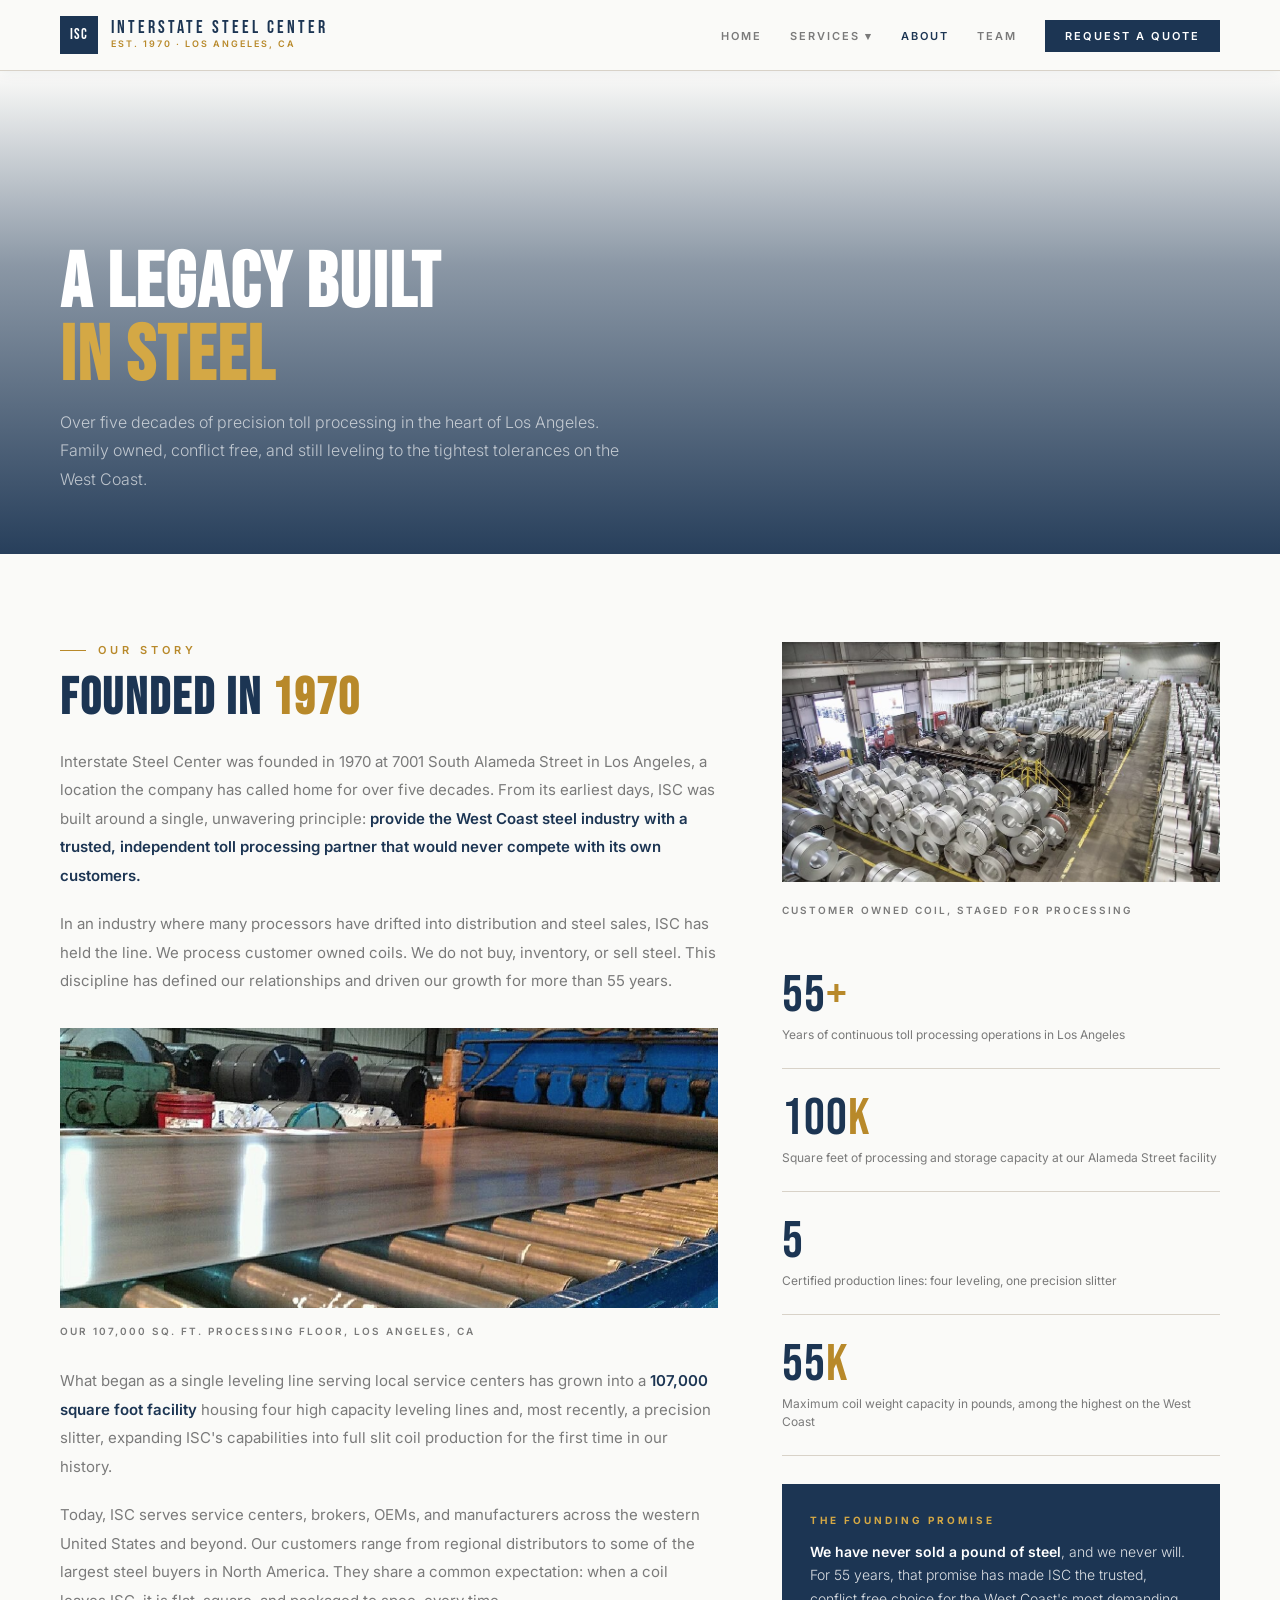
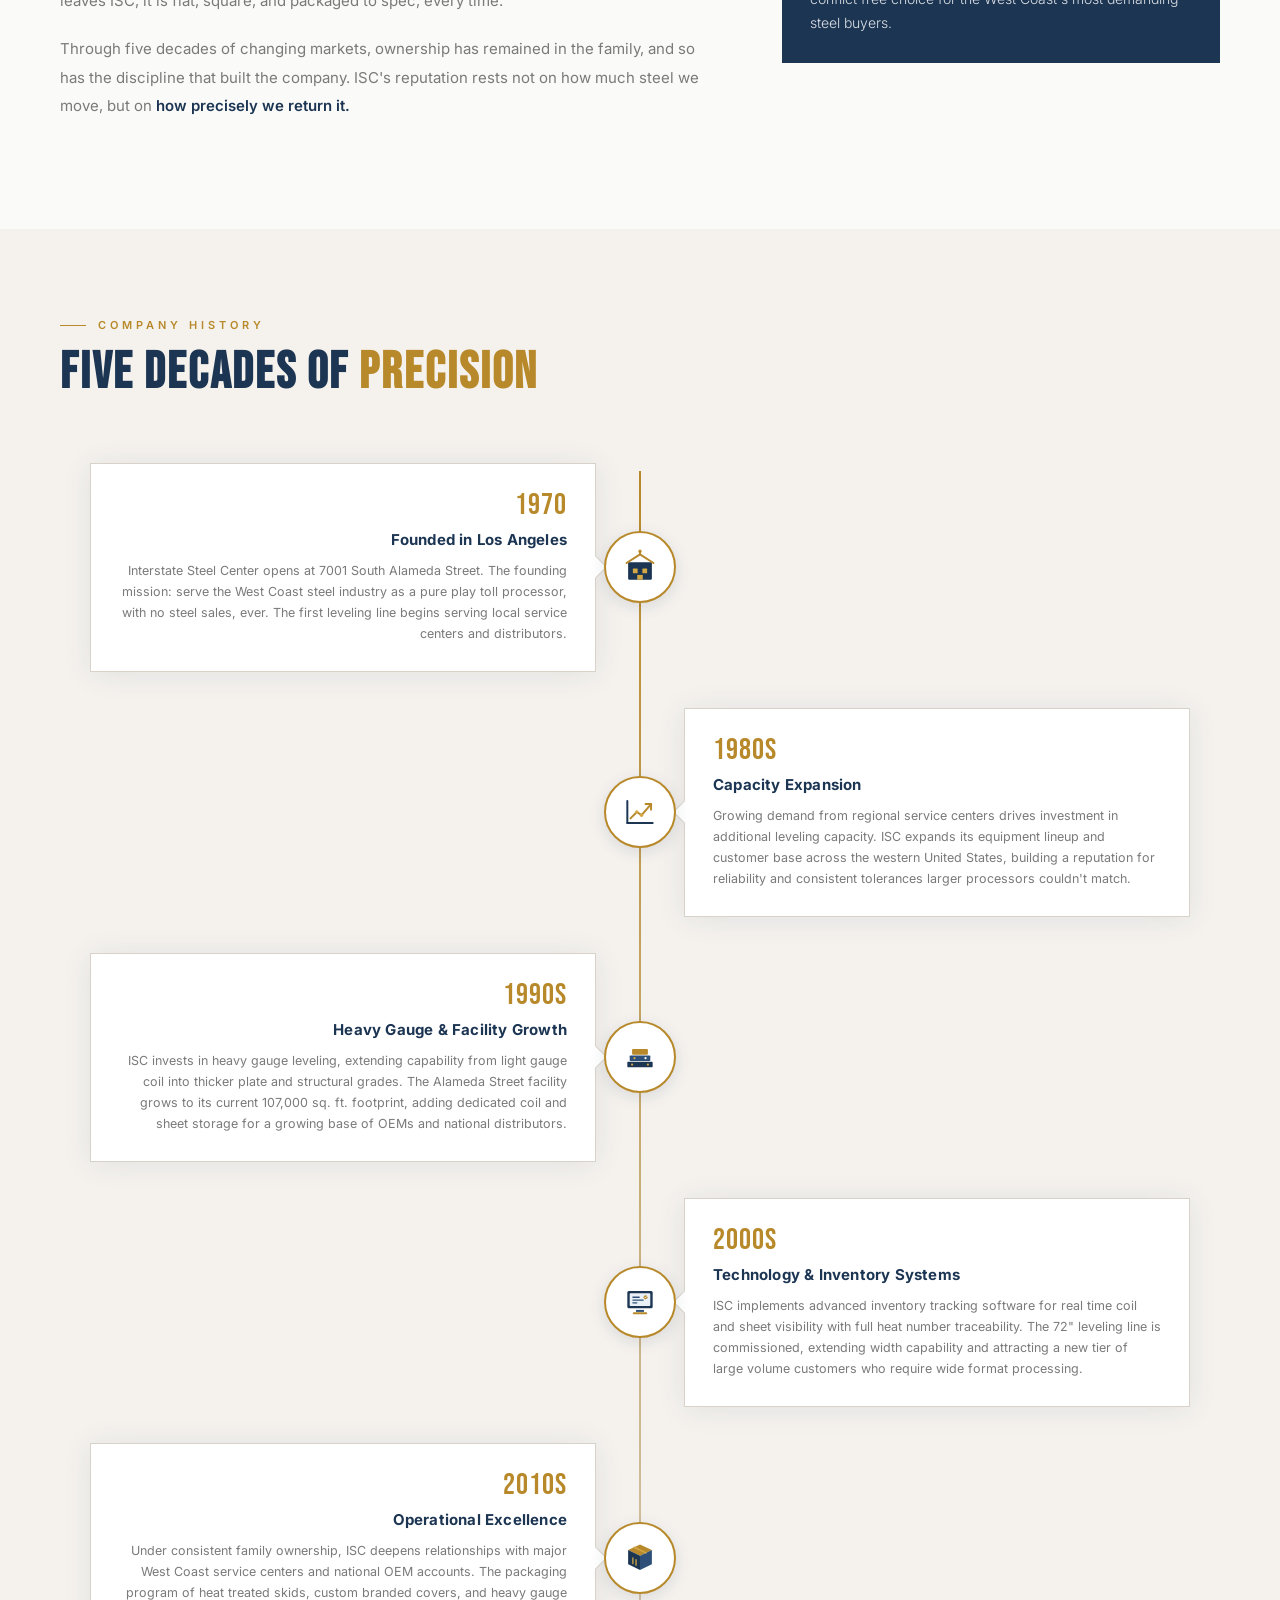
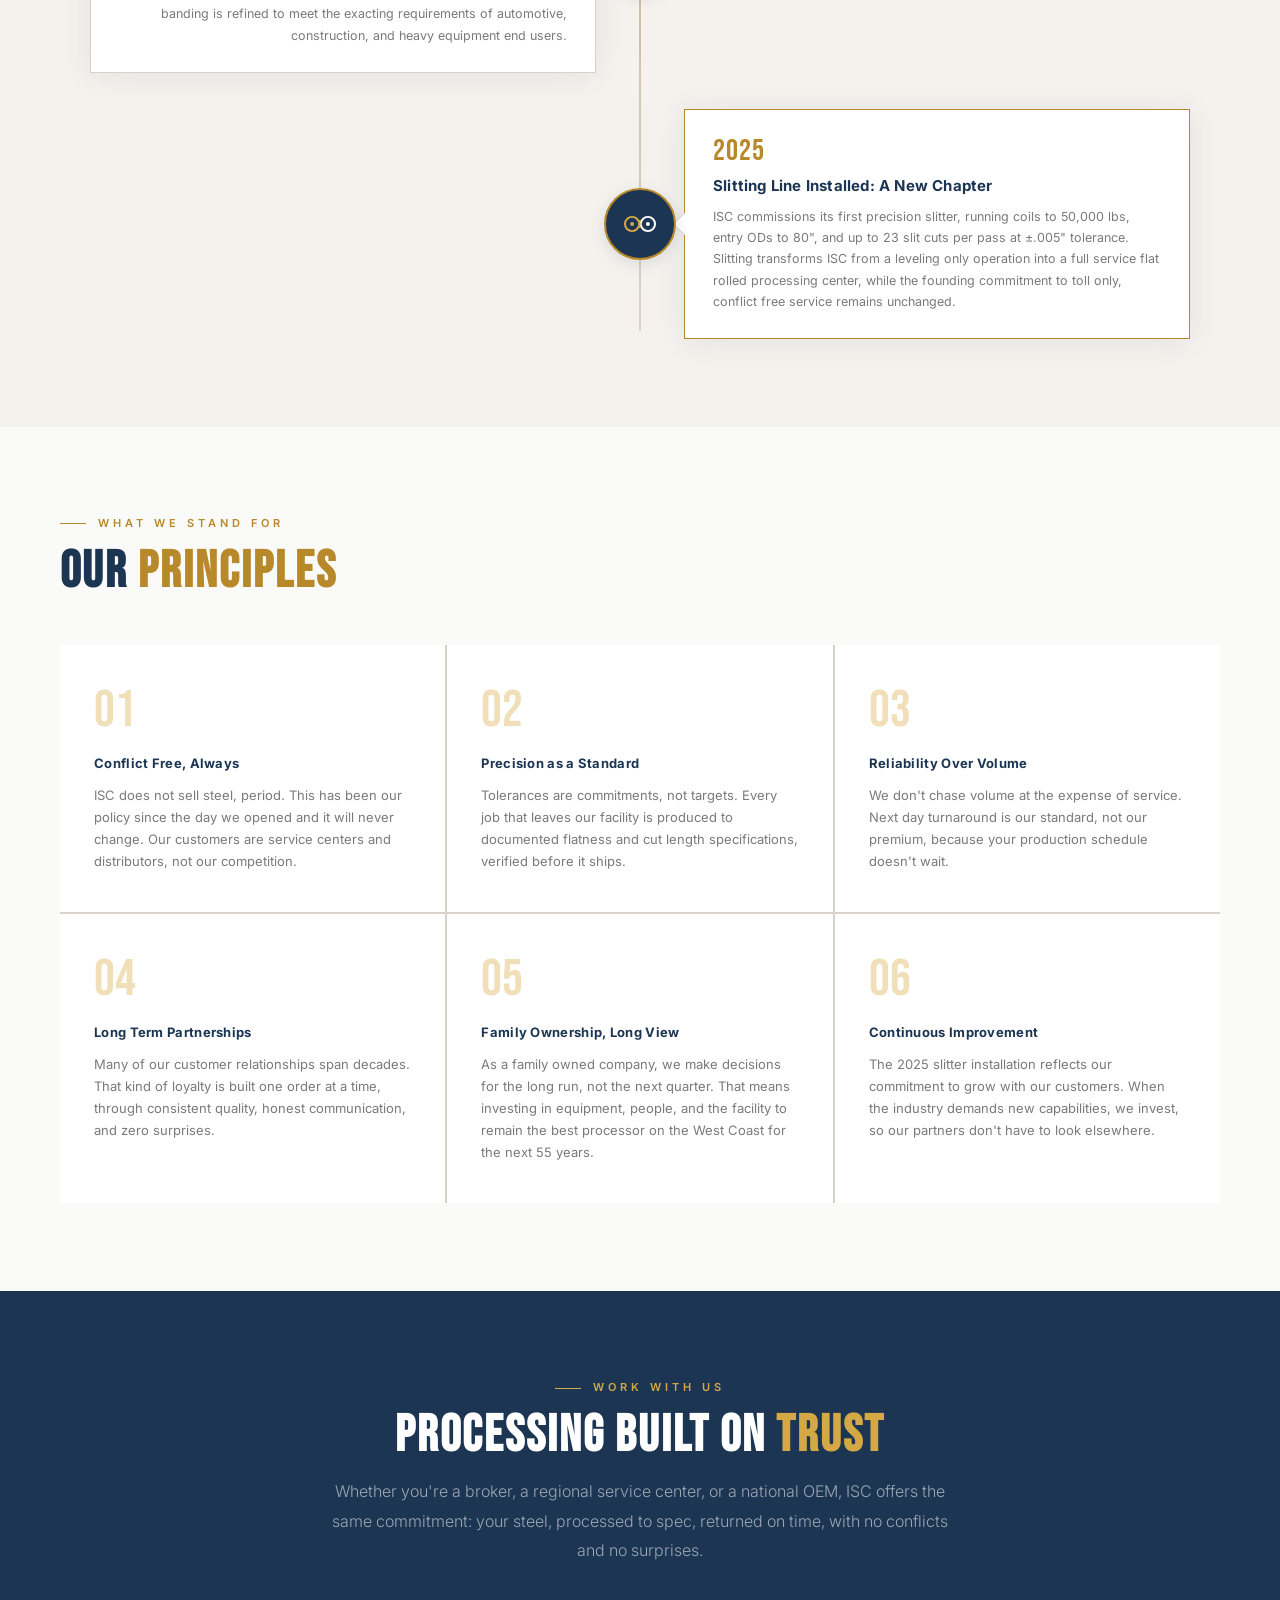
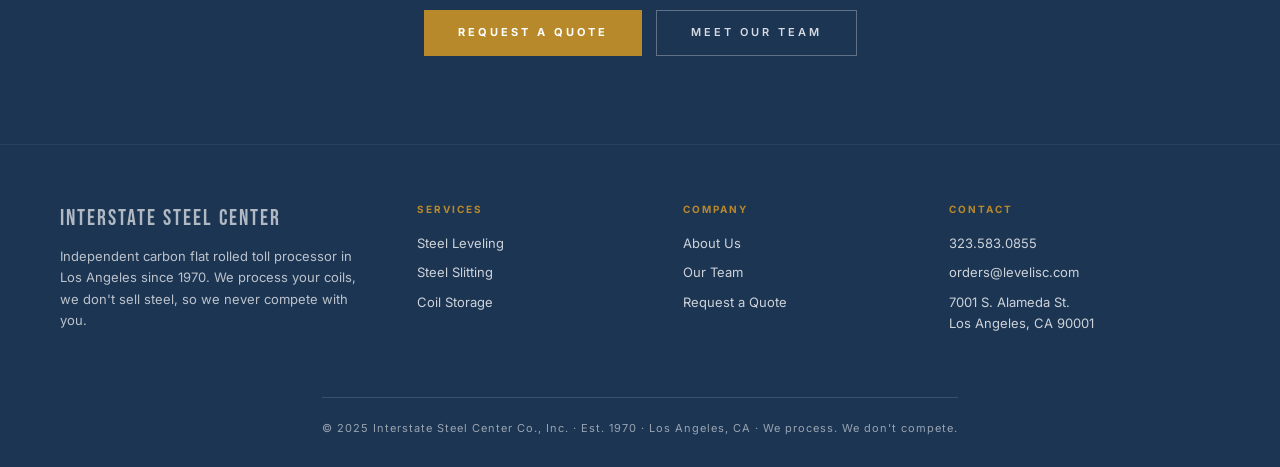
==== commit b0f78cbe: "Add files via upload" ====
--- a/about/index.html
+++ b/about/index.html
@@ -65,8 +65,8 @@
  <p>Interstate Steel Center was founded in 1970 at 7001 South Alameda Street in Los Angeles, a location the company has called home for over five decades. From its earliest days, ISC was built around a single, unwavering principle: <strong>provide the West Coast steel industry with a trusted, independent toll processing partner that would never compete with its own customers.</strong></p>
  <p>In an industry where many processors have drifted into distribution and steel sales, ISC has held the line. We process customer owned coils. We do not buy, inventory, or sell steel. This discipline has defined our relationships and driven our growth for more than 55 years.</p>
  <img class="about-intro-img" src="../assets/img/leveling.jpg" alt="Steel processing operations at Interstate Steel Center">
- <div class="about-intro-imgcap">Our 100,000 sq. ft. processing floor, Los Angeles, CA</div>
- <p>What began as a single leveling line serving local service centers has grown into a <strong>100,000 square foot facility</strong> housing four high capacity leveling lines and, most recently, a precision slitter, expanding ISC's capabilities into full slit coil production for the first time in our history.</p>
+ <div class="about-intro-imgcap">Our 107,000 sq. ft. processing floor, Los Angeles, CA</div>
+ <p>What began as a single leveling line serving local service centers has grown into a <strong>107,000 square foot facility</strong> housing four high capacity leveling lines and, most recently, a precision slitter, expanding ISC's capabilities into full slit coil production for the first time in our history.</p>
  <p>Today, ISC serves service centers, brokers, OEMs, and manufacturers across the western United States and beyond. Our customers range from regional distributors to some of the largest steel buyers in North America. They share a common expectation: when a coil leaves ISC, it is flat, square, and packaged to spec, every time.</p>
  <p>Through five decades of changing markets, ownership has remained in the family, and so has the discipline that built the company. ISC's reputation rests not on how much steel we move, but on <strong>how precisely we return it.</strong></p>
  </div>
@@ -137,7 +137,7 @@
  <div class="timeline-card">
  <div class="timeline-card-year">1990s</div>
  <div class="timeline-title">Heavy Gauge &amp; Facility Growth</div>
- <div class="timeline-desc">ISC invests in heavy gauge leveling, extending capability from light gauge coil into thicker plate and structural grades. The Alameda Street facility grows to its current 100,000 sq. ft. footprint, adding dedicated coil and sheet storage for a growing base of OEMs and national distributors.</div>
+ <div class="timeline-desc">ISC invests in heavy gauge leveling, extending capability from light gauge coil into thicker plate and structural grades. The Alameda Street facility grows to its current 107,000 sq. ft. footprint, adding dedicated coil and sheet storage for a growing base of OEMs and national distributors.</div>
  </div>
  <div class="timeline-node">
  <div class="timeline-icon">
@@ -262,7 +262,7 @@
  <section class="cta-section">
  <div class="section-eyebrow reveal" style="display:flex; justify-content:center;">Work With Us</div>
  <h2 class="reveal">PROCESSING BUILT ON <span>TRUST</span></h2>
- <p class="section-lead reveal">Whether you're a regional service center or a national OEM, ISC offers the same commitment: your steel, processed to spec, returned on time, with no conflicts and no surprises.</p>
+ <p class="section-lead reveal">Whether you're a broker, a regional service center, or a national OEM, ISC offers the same commitment: your steel, processed to spec, returned on time, with no conflicts and no surprises.</p>
  <div style="display:flex; justify-content:center; gap:14px; flex-wrap:wrap;" class="reveal">
  <a href="../request-a-quote/" class="btn-gold">Request a Quote</a>
  <a href="../team/" class="btn-outline-lt">Meet Our Team</a>
